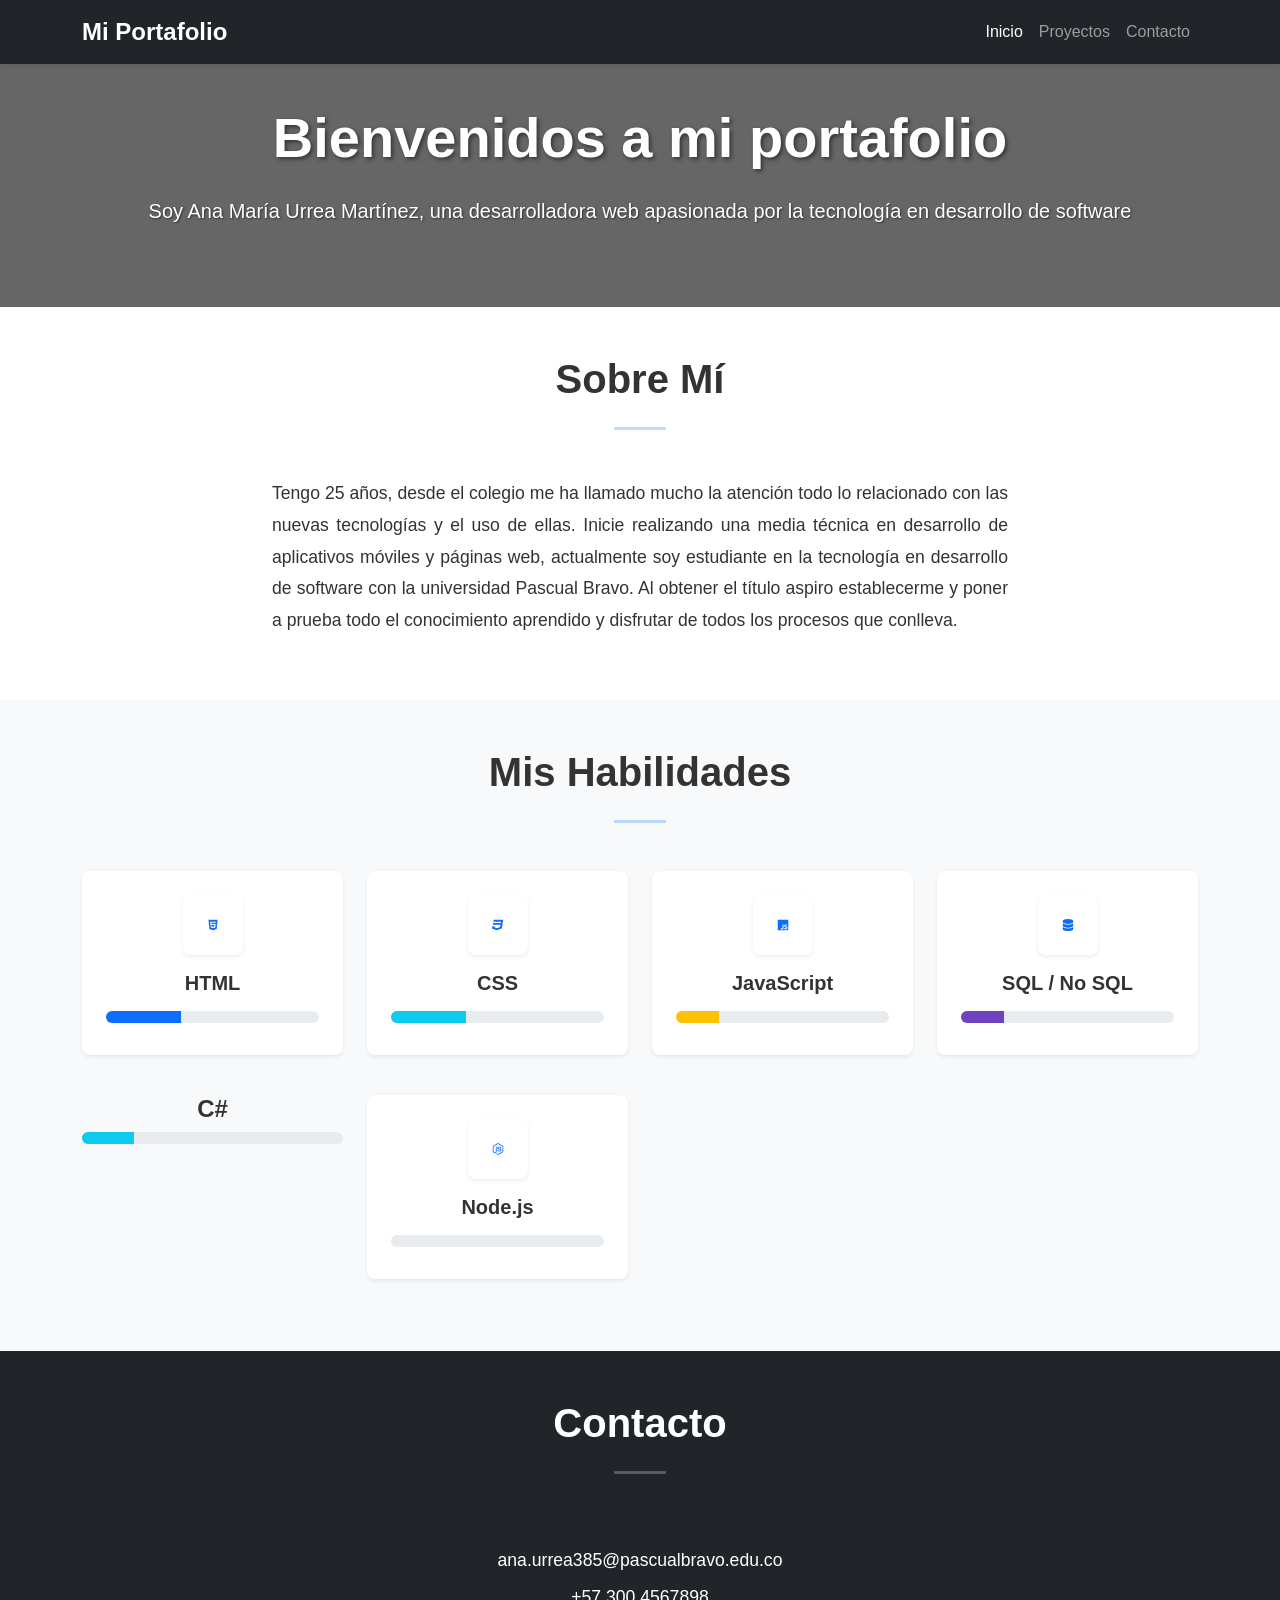
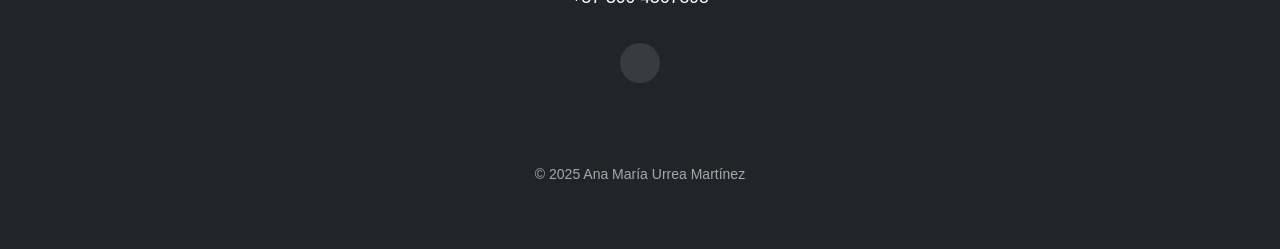
==== index.html @ d27f09fd "commit" ====
<!DOCTYPE html>
<html lang="es">

<head>
    <meta charset="UTF-8">
    <meta name="viewport" content="width=device- width, initial-scale=1.0">
    <title>Mi portafolio</title>

    <link rel="stylesheet" href="css/bootstrap.min.css">
    <link rel="stylesheet" href="css/all.min.css">
    <link rel="stylesheet" href="css/styles.css">
</head>

<body>
    <!-- Navegación -->
    <nav class="navbar navbar-expand-lg navbar-dark bg-dark fixed-top">
        <div class="container">
            <a class="navbar-brand" href="index.html">Mi Portafolio</a>
            <button class="navbar-toggler" type="button" data-bs-toggle="collapse" data-bs-target="#navbarNav">
                <span class="navbar-toggler-icon"></span>
            </button>
            <div class="collapse navbar-collapse" id="navbarNav">
                <ul class="navbar-nav ms-auto">
                    <li class="nav-item">
                        <a class="nav-link active" href="index.html">Inicio</a>
                    </li>
                    <li class="nav-item">
                        <a class="nav-link" href="projects.html">Proyectos</a>
                    </li>
                    <li class="nav-item">
                        <a class="nav-link" href="#contact">Contacto</a>
                    </li>
                </ul>
            </div>
        </div>
    </nav>

    <!-- Header / Encabezado -->
    <header class="header-section py-5 text-center">
        <div class="container">
            <div class="row justify-content-center">
                <div class="col-md-8">
                </div>
                <h1 class="display-4 fw-bold">Bienvenidos a mi portafolio</h1>
                <p class="lead">Soy Ana María Urrea Martínez, una desarrolladora web apasionada por la tecnología en
                    desarrollo
                    de software</p>
            </div>
        </div>
        </div>
    </header>

    <!-- Sección "Sobre Mí" -->
    <section id="about" class="py-5">
        <div class="container">
            <div class="row">
                <div class="col-lg-12 text-center mb-4">
                    <h2 class="section-title">Sobre Mí</h2>
                    <hr class="divider">
                </div>
            </div>
            <div class="row justify-content-center">
                <div class="col-lg-8">
                    <p class="about-text">
                        Tengo 25 años, desde el colegio me ha llamado mucho la atención todo lo relacionado con las
                        nuevas tecnologías y el uso de ellas.
                        Inicie realizando una media técnica en desarrollo de aplicativos móviles y páginas web,
                        actualmente soy estudiante en la tecnología en desarrollo de software con la universidad Pascual
                        Bravo.
                        Al obtener el título aspiro establecerme y poner a prueba todo el conocimiento aprendido y
                        disfrutar de todos los procesos que conlleva.
                    </p>
                </div>
            </div>
        </div>
    </section>

    <!-- Sección "Habilidades" -->
    <section id="habilidades" class="py-5 bg-light">
        <div class="container">
            <div class="row">
                <div class="col-lg-12 text-center mb-4">
                    <h2 class="section-title">Mis Habilidades</h2>
                    <hr class="divider">
                </div>
            </div>
            <div class="row text-center">
                <div class="col-md-3 col-sm-6 mb-4">
                    <div class="html5-item">
                        <svg xmlns="http://www.w3.org/2000/svg" viewBox="0 0 384 512" width="20" heigth="20"
                            class="html5-item">
                            <path
                                d="M0 32l34.9 395.8L191.5 480l157.6-52.2L384 32H0zm308.2 127.9H124.4l4.1 49.4h175.6l-13.6 148.4-97.9 27v.3h-1.1l-98.7-27.3-6-75.8h47.7L138 320l53.5 14.5 53.7-14.5 6-62.2H84.3L71.5 112.2h241.1l-4.4 47.7z" />
                        </svg>
                        <h4 class="html5-title">HTML</h4>
                        <div class="progress">
                            <div class="progress-bar bg-primary" role="progressbar" style="width: 35%"></div>
                        </div>
                    </div>
                </div>
                <div class="col-md-3 col-sm-6 mb-4">
                    <div class="css-item">
                        <svg xmlns="http://www.w3.org/2000/svg" viewBox="0 0 512 512" width="20" heigth="20"
                            class="html5-item">
                            <path
                                d="M480 32l-64 368-223.3 80L0 400l19.6-94.8h82l-8 40.6L210 390.2l134.1-44.4 18.8-97.1H29.5l16-82h333.7l10.5-52.7H56.3l16.3-82H480z" />
                        </svg>
                        <h4 class="css-title">CSS</h4>
                        <div class="progress">
                            <div class="progress-bar bg-info" role="progressbar" style="width: 35%"></div>
                        </div>
                    </div>
                </div>
                <div class="col-md-3 col-sm-6 mb-4">
                    <div class="javascript-item">
                        <svg xmlns="http://www.w3.org/2000/svg" viewBox="0 0 448 512" width="20" heigth="20"
                            class="javascript-item">
                            <path
                                d="M0 32v448h448V32H0zm243.8 349.4c0 43.6-25.6 63.5-62.9 63.5-33.7 0-53.2-17.4-63.2-38.5l34.3-20.7c6.6 11.7 12.6 21.6 27.1 21.6 13.8 0 22.6-5.4 22.6-26.5V237.7h42.1v143.7zm99.6 63.5c-39.1 0-64.4-18.6-76.7-43l34.3-19.8c9 14.7 20.8 25.6 41.5 25.6 17.4 0 28.6-8.7 28.6-20.8 0-14.4-11.4-19.5-30.7-28l-10.5-4.5c-30.4-12.9-50.5-29.2-50.5-63.5 0-31.6 24.1-55.6 61.6-55.6 26.8 0 46 9.3 59.8 33.7L368 290c-7.2-12.9-15-18-27.1-18-12.3 0-20.1 7.8-20.1 18 0 12.6 7.8 17.7 25.9 25.6l10.5 4.5c35.8 15.3 55.9 31 55.9 66.2 0 37.8-29.8 58.6-69.7 58.6z" />
                        </svg>
                        <h4 class="javascript-title">JavaScript</h4>
                        <div class="progress">
                            <div class="progress-bar bg-warning" role="progressbar" style="width: 20%"></div>
                        </div>
                    </div>
                </div>
                <div class="col-md-3 col-sm-6 mb-4">
                    <div class="sql-item">
                        <svg xmlns="http://www.w3.org/2000/svg" viewBox="0 0 448 512 " width="20" heigth="20"
                            class="sql-item">
                            <path
                                d="M448 80l0 48c0 44.2-100.3 80-224 80S0 172.2 0 128L0 80C0 35.8 100.3 0 224 0S448 35.8 448 80zM393.2 214.7c20.8-7.4 39.9-16.9 54.8-28.6L448 288c0 44.2-100.3 80-224 80S0 332.2 0 288L0 186.1c14.9 11.8 34 21.2 54.8 28.6C99.7 230.7 159.5 240 224 240s124.3-9.3 169.2-25.3zM0 346.1c14.9 11.8 34 21.2 54.8 28.6C99.7 390.7 159.5 400 224 400s124.3-9.3 169.2-25.3c20.8-7.4 39.9-16.9 54.8-28.6l0 85.9c0 44.2-100.3 80-224 80S0 476.2 0 432l0-85.9z" />
                        </svg>
                        <h4 class="sql-title">SQL / No SQL</h4>
                        <div class="progress">
                            <div class="progress-bar bg-purple" role="progressbar" style="width: 20%"></div>
                        </div>
                    </div>
                </div>
            </div>
            <div class="row text-center mt-3">
                <div class="col-md-3 col-sm-6 mb-4">
                    <div class="c#-item">
                        <h4 class="c#-title">C#</h4>
                        <div class="progress">
                            <div class="progress-bar bg-info" role="progressbar" style="width: 20%"></div>
                        </div>
                    </div>
                </div>
                <div class="col-md-3 col-sm-6 mb-4">
                    <div class="nodejs-item">
                        <svg xmlns="http://www.w3.org/2000/svg" viewBox="0 0 448 512" width="25" heigth="25"
                            class="nodejs-item">
                            <path
                                d="M224 508c-6.7 0-13.5-1.8-19.4-5.2l-61.7-36.5c-9.2-5.2-4.7-7-1.7-8 12.3-4.3 14.8-5.2 27.9-12.7 1.4-.8 3.2-.5 4.6 .4l47.4 28.1c1.7 1 4.1 1 5.7 0l184.7-106.6c1.7-1 2.8-3 2.8-5V149.3c0-2.1-1.1-4-2.9-5.1L226.8 37.7c-1.7-1-4-1-5.7 0L36.6 144.3c-1.8 1-2.9 3-2.9 5.1v213.1c0 2 1.1 4 2.9 4.9l50.6 29.2c27.5 13.7 44.3-2.4 44.3-18.7V167.5c0-3 2.4-5.3 5.4-5.3h23.4c2.9 0 5.4 2.3 5.4 5.3V378c0 36.6-20 57.6-54.7 57.6-10.7 0-19.1 0-42.5-11.6l-48.4-27.9C8.1 389.2 .7 376.3 .7 362.4V149.3c0-13.8 7.4-26.8 19.4-33.7L204.6 9c11.7-6.6 27.2-6.6 38.8 0l184.7 106.7c12 6.9 19.4 19.8 19.4 33.7v213.1c0 13.8-7.4 26.7-19.4 33.7L243.4 502.8c-5.9 3.4-12.6 5.2-19.4 5.2zm149.1-210.1c0-39.9-27-50.5-83.7-58-57.4-7.6-63.2-11.5-63.2-24.9 0-11.1 4.9-25.9 47.4-25.9 37.9 0 51.9 8.2 57.7 33.8 .5 2.4 2.7 4.2 5.2 4.2h24c1.5 0 2.9-.6 3.9-1.7s1.5-2.6 1.4-4.1c-3.7-44.1-33-64.6-92.2-64.6-52.7 0-84.1 22.2-84.1 59.5 0 40.4 31.3 51.6 81.8 56.6 60.5 5.9 65.2 14.8 65.2 26.7 0 20.6-16.6 29.4-55.5 29.4-48.9 0-59.6-12.3-63.2-36.6-.4-2.6-2.6-4.5-5.3-4.5h-23.9c-3 0-5.3 2.4-5.3 5.3 0 31.1 16.9 68.2 97.8 68.2 58.4-.1 92-23.2 92-63.4z" />
                        </svg>
                        <h4 class="nodejs-title">Node.js</h4>
                        <div class="progress">
                            <div class="progress-bar bg-success" role="progressbar" style="width: 0%"></div>
                        </div>
                    </div>
                </div>
            </div>
        </div>
    </section>

    <!-- Pie de página / Contacto -->
    <footer id="contact" class="footer py-5 bg-dark text-white">
        <div class="container">
            <div class="row">
                <div class="col-lg-12 text-center mb-4">
                    <h2 class="section-title">Contacto</h2>
                    <hr class="divider light">
                </div>
            </div>
            <div class="row justify-content-center">
                <div class="contact-info mt-4">
                    <p>ana.urrea385@pascualbravo.edu.co</p>
                    <p></i> +57 300 4567898</p>
                </div>
                <div class="social-links mt-4">
                    <!-- AUN NO FUNCIONA -->
                    <a href="https://github.com/AnaMaria1799" target="_blank">
                    </a>
                </div>
            </div>
        </div>
        <div class="row mt-5">
            <div class="col-lg-12 text-center">
                <p class="copyright">© 2025 Ana María Urrea Martínez</p>
            </div>
        </div>
        </div>
    </footer>

    <!-- jQuery -->
    <script src="js/jquery.min.js"></script>
    <!-- Bootstrap JS Bundle with Popper -->
    <script src="js/bootstrap.bundle.min.js"></script>
    <!-- Custom JS -->
    <script src="js/scripts.js"></script>
</body>
---- css/styles.css ----
/* General Styles */
:root {
    --primary-color: #0d6efd;
    --secondary-color: #6c757d;
    --dark-color: #212529;
    --light-color: #f8f9fa;
    --success-color: #198754;
    --info-color: #0dcaf0;
    --warning-color: #ffc107;
    --danger-color: #dc3545;
    --purple-color: #6f42c1;
}

body {
    font-family: 'Segoe UI', Tahoma, Geneva, Verdana, sans-serif;
    line-height: 1.6;
    color: #333;
    padding-top: 56px;
    /* For fixed navbar */
}

h1,
h2,
h3,
h4,
h5,
h6 {
    font-weight: 700;
}

.section-title {
    font-size: 2.5rem;
    margin-bottom: 0.5rem;
}

.divider {
    max-width: 3.25rem;
    border-width: 0.2rem;
    border-color: var(--primary-color);
    margin: 1.5rem auto;
}

.divider.light {
    border-color: var(--light-color);
}

/* Navigation */
.navbar {
    box-shadow: 0 0.125rem 0.25rem rgba(0, 0, 0, 0.075);
    transition: background-color 0.3s ease;
}

.navbar-brand {
    font-weight: 700;
    font-size: 1.5rem;
}

/* Header Section */
.header-section {
    background: linear-gradient(rgba(0, 0, 0, 0.6), rgba(0, 0, 0, 0.6)), url('https://via.placeholder.com/1920x1080') no-repeat center center/cover;
    color: white;
    padding: 8rem 0;
    margin-bottom: 0;
}

.header-section h1 {
    margin-bottom: 1.5rem;
    text-shadow: 2px 2px 4px rgba(0, 0, 0, 0.5);
}

.header-section p {
    font-size: 1.25rem;
    margin-bottom: 2rem;
    text-shadow: 1px 1px 2px rgba(0, 0, 0, 0.5);
}

/* About Section */
#about {
    background-color: #ffffff;
}

.about-text {
    font-size: 1.1rem;
    text-align: justify;
    line-height: 1.8;
}

/* Skills Section */
#habilidades {
    background-color: #f8f9fa;
}

.html5-item,
.css-item,
.javascript-item,
.sql-item,
.react-item,
.c\\#-item,
.nodejs-item {
    padding: 1.5rem;
    border-radius: 0.5rem;
    transition: transform 0.3s ease, box-shadow 0.3s ease;
    background-color: white;
    box-shadow: 0 0.125rem 0.25rem rgba(0, 0, 0, 0.075);
    height: 100%;
}

.html5-item:hover,
.css-item:hover,
.javascript-item:hover,
.sql-item:hover,
.react-item:hover,
.c\\#-item:hover,
.nodejs-item:hover {
    transform: translateY(-5px);
    box-shadow: 0 0.5rem 1rem rgba(0, 0, 0, 0.15);
}

.html5-item svg,
.css-item svg,
.javascript-item svg,
.sql-item svg,
.c\\#-item svg,
.nodejs-item svg {
    fill: var(--primary-color);
    margin-bottom: 1rem;
    width: 60px;
    height: 60px;
}

.html5-item h4,
.css-item h4,
.javascript-item h4,
.sql-item h4,
.react-item h4,
.c#-item h4,
.nodejs-item h4 {
    margin-bottom: 1rem;
    font-size: 1.25rem;
}

.progress {
    height: 0.75rem;
    border-radius: 0.5rem;
    background-color: #e9ecef;
    margin-bottom: 0.5rem;
}

.bg-purple {
    background-color: var(--purple-color);
}

/* Footer/Contact Section */
.footer {
    background-color: var(--dark-color);
    color: rgba(255, 255, 255, 0.9);
}

.contact-info p {
    font-size: 1.1rem;
    margin-bottom: 0.5rem;
    display: flex;
    align-items: center;
    justify-content: center;
}

.contact-info p i {
    margin-right: 0.5rem;
    font-size: 1.2rem;
    color: var(--primary-color);
}

.social-links {
    display: flex;
    justify-content: center;
    gap: 1rem;
}

.social-links a {
    display: inline-flex;
    align-items: center;
    justify-content: center;
    width: 40px;
    height: 40px;
    border-radius: 50%;
    background-color: rgba(255, 255, 255, 0.1);
    color: white;
    transition: background-color 0.3s ease, transform 0.3s ease;
}

.social-links a:hover {
    background-color: var(--primary-color);
    transform: scale(1.1);
}

.copyright {
    font-size: 0.875rem;
    color: rgba(255, 255, 255, 0.6);
    margin-top: 2rem;
}

/* Media Queries */
@media (max-width: 991.98px) {
    .section-title {
        font-size: 2rem;
    }

    .header-section {
        padding: 6rem 0;
    }
}

@media (max-width: 767.98px) {
    .section-title {
        font-size: 1.75rem;
    }

    .header-section {
        padding: 5rem 0;
    }

    .about-text {
        font-size: 1rem;
    }
}

@media (max-width: 575.98px) {
    .section-title {
        font-size: 1.5rem;
    }

    .header-section {
        padding: 4rem 0;
    }

    .header-section h1 {
        font-size: 2rem;
    }

    .header-section p {
        font-size: 1rem;
    }
}
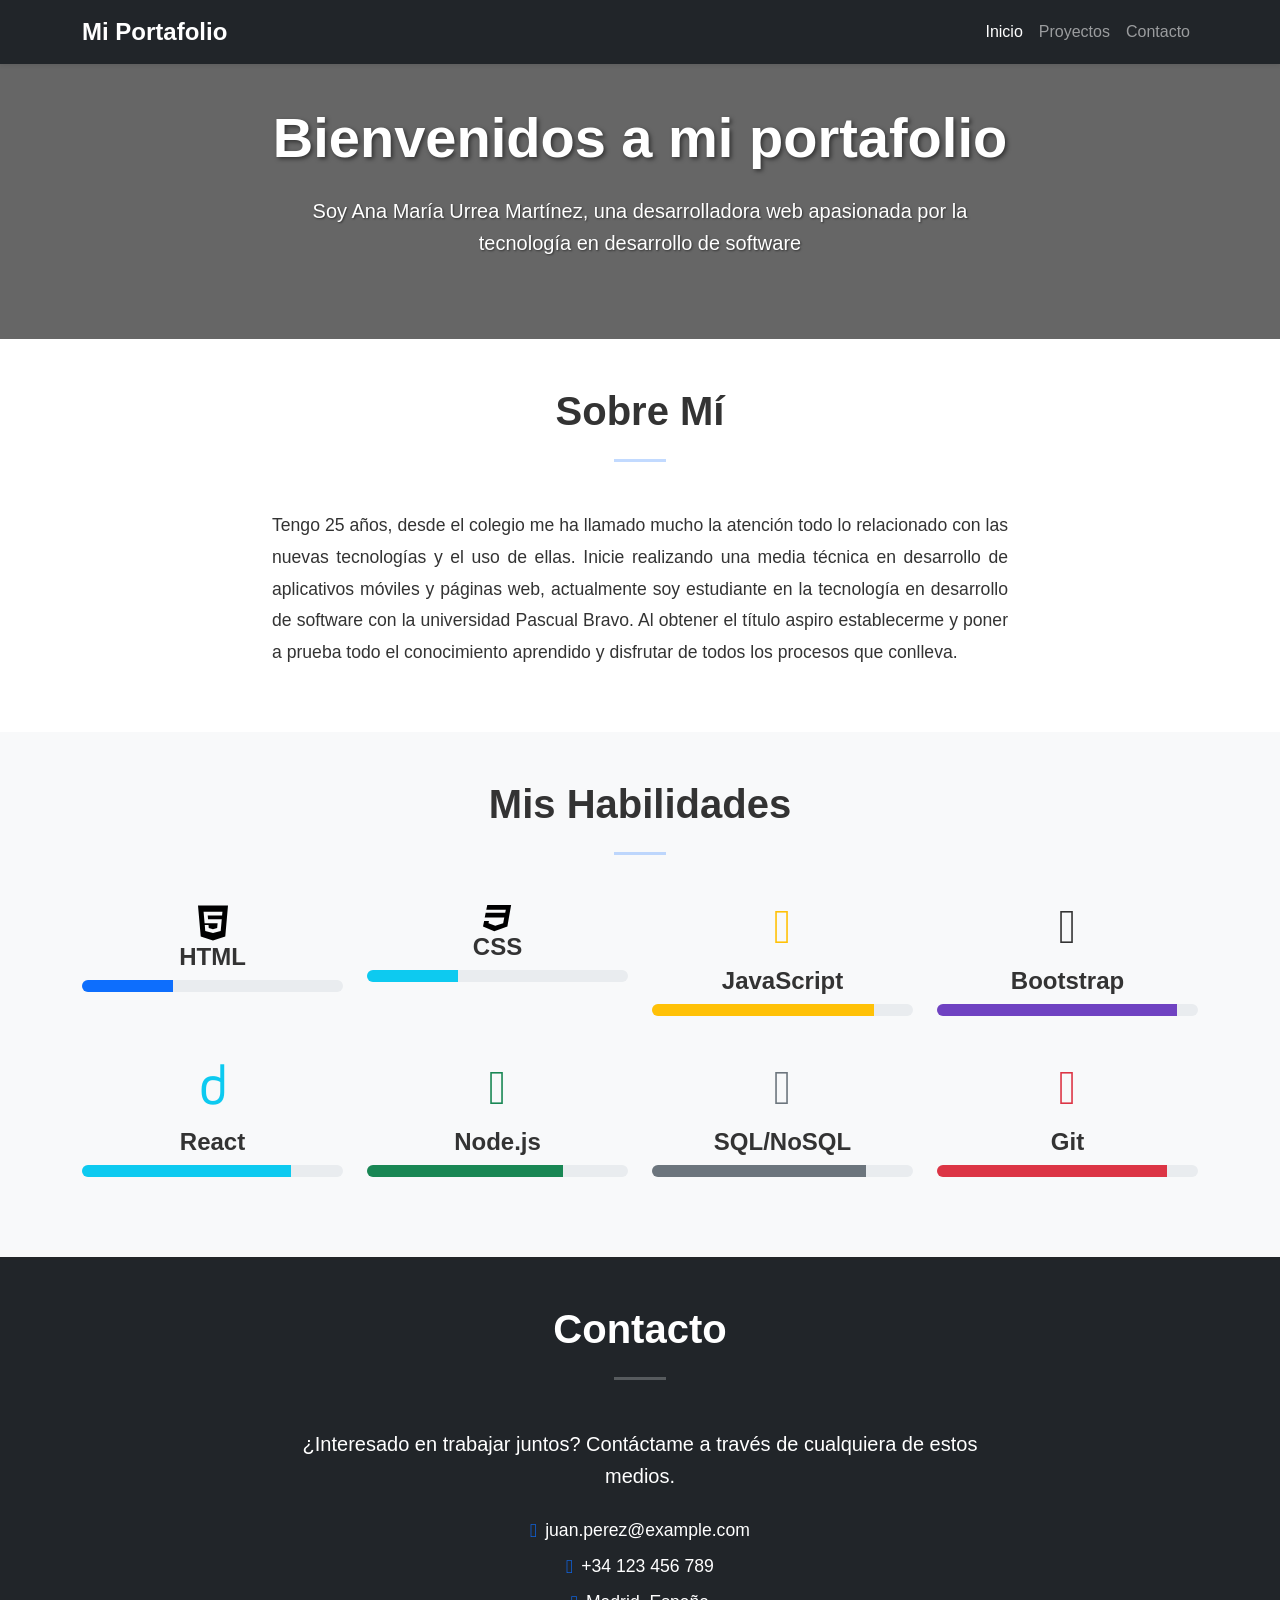
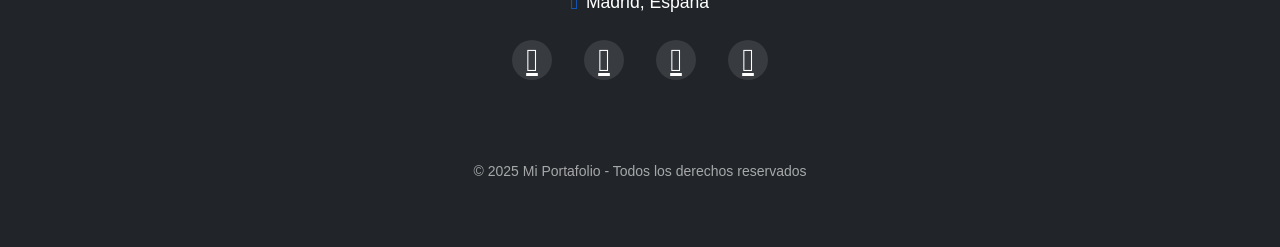
==== commit 480db8cb: "commit" ====
--- a/index.html
+++ b/index.html
@@ -3,11 +3,13 @@
 
 <head>
     <meta charset="UTF-8">
-    <meta name="viewport" content="width=device- width, initial-scale=1.0">
-    <title>Mi portafolio</title>
-
+    <meta name="viewport" content="width=device-width, initial-scale=1.0">
+    <title>Mi Portafolio</title>
+    <!-- Bootstrap CSS -->
     <link rel="stylesheet" href="css/bootstrap.min.css">
+    <!-- Font Awesome -->
     <link rel="stylesheet" href="css/all.min.css">
+    <!-- Custom CSS -->
     <link rel="stylesheet" href="css/styles.css">
 </head>
 
@@ -40,13 +42,12 @@
         <div class="container">
             <div class="row justify-content-center">
                 <div class="col-md-8">
-                </div>
-                <h1 class="display-4 fw-bold">Bienvenidos a mi portafolio</h1>
-                <p class="lead">Soy Ana María Urrea Martínez, una desarrolladora web apasionada por la tecnología en
-                    desarrollo
-                    de software</p>
-            </div>
-        </div>
+                    <h1 class="display-4 fw-bold">Bienvenidos a mi portafolio</h1>
+                    <p class="lead">Soy Ana María Urrea Martínez, una desarrolladora web apasionada por la tecnología en
+                        desarrollo de software
+                    </p>
+                </div>
+            </div>
         </div>
     </header>
 
@@ -69,6 +70,7 @@
                         Bravo.
                         Al obtener el título aspiro establecerme y poner a prueba todo el conocimiento aprendido y
                         disfrutar de todos los procesos que conlleva.
+
                     </p>
                 </div>
             </div>
@@ -76,7 +78,7 @@
     </section>
 
     <!-- Sección "Habilidades" -->
-    <section id="habilidades" class="py-5 bg-light">
+    <section id="skills" class="py-5 bg-light">
         <div class="container">
             <div class="row">
                 <div class="col-lg-12 text-center mb-4">
@@ -86,77 +88,96 @@
             </div>
             <div class="row text-center">
                 <div class="col-md-3 col-sm-6 mb-4">
-                    <div class="html5-item">
-                        <svg xmlns="http://www.w3.org/2000/svg" viewBox="0 0 384 512" width="20" heigth="20"
-                            class="html5-item">
+                    <div class="skill-item">
+                        <svg xmlns="http://www.w3.org/2000/svg" viewBox="0 0 384 512" width="30" heigth="30"
+                            class="skill-item">
                             <path
                                 d="M0 32l34.9 395.8L191.5 480l157.6-52.2L384 32H0zm308.2 127.9H124.4l4.1 49.4h175.6l-13.6 148.4-97.9 27v.3h-1.1l-98.7-27.3-6-75.8h47.7L138 320l53.5 14.5 53.7-14.5 6-62.2H84.3L71.5 112.2h241.1l-4.4 47.7z" />
                         </svg>
-                        <h4 class="html5-title">HTML</h4>
+                        <h4 class="skill-title">HTML</h4>
                         <div class="progress">
                             <div class="progress-bar bg-primary" role="progressbar" style="width: 35%"></div>
                         </div>
                     </div>
                 </div>
                 <div class="col-md-3 col-sm-6 mb-4">
-                    <div class="css-item">
-                        <svg xmlns="http://www.w3.org/2000/svg" viewBox="0 0 512 512" width="20" heigth="20"
-                            class="html5-item">
+                    <div class="skill-item">
+                        <svg xmlns="http://www.w3.org/2000/svg" viewBox="0 0 512 512" width="30" heigth="30"
+                            class="skill-item">
                             <path
                                 d="M480 32l-64 368-223.3 80L0 400l19.6-94.8h82l-8 40.6L210 390.2l134.1-44.4 18.8-97.1H29.5l16-82h333.7l10.5-52.7H56.3l16.3-82H480z" />
-                        </svg>
-                        <h4 class="css-title">CSS</h4>
+                            </svg>
+                        <h4 class="skill-title">CSS</h4>
                         <div class="progress">
                             <div class="progress-bar bg-info" role="progressbar" style="width: 35%"></div>
                         </div>
                     </div>
                 </div>
                 <div class="col-md-3 col-sm-6 mb-4">
-                    <div class="javascript-item">
-                        <svg xmlns="http://www.w3.org/2000/svg" viewBox="0 0 448 512" width="20" heigth="20"
-                            class="javascript-item">
-                            <path
-                                d="M0 32v448h448V32H0zm243.8 349.4c0 43.6-25.6 63.5-62.9 63.5-33.7 0-53.2-17.4-63.2-38.5l34.3-20.7c6.6 11.7 12.6 21.6 27.1 21.6 13.8 0 22.6-5.4 22.6-26.5V237.7h42.1v143.7zm99.6 63.5c-39.1 0-64.4-18.6-76.7-43l34.3-19.8c9 14.7 20.8 25.6 41.5 25.6 17.4 0 28.6-8.7 28.6-20.8 0-14.4-11.4-19.5-30.7-28l-10.5-4.5c-30.4-12.9-50.5-29.2-50.5-63.5 0-31.6 24.1-55.6 61.6-55.6 26.8 0 46 9.3 59.8 33.7L368 290c-7.2-12.9-15-18-27.1-18-12.3 0-20.1 7.8-20.1 18 0 12.6 7.8 17.7 25.9 25.6l10.5 4.5c35.8 15.3 55.9 31 55.9 66.2 0 37.8-29.8 58.6-69.7 58.6z" />
-                        </svg>
-                        <h4 class="javascript-title">JavaScript</h4>
-                        <div class="progress">
-                            <div class="progress-bar bg-warning" role="progressbar" style="width: 20%"></div>
-                        </div>
-                    </div>
-                </div>
-                <div class="col-md-3 col-sm-6 mb-4">
-                    <div class="sql-item">
-                        <svg xmlns="http://www.w3.org/2000/svg" viewBox="0 0 448 512 " width="20" heigth="20"
-                            class="sql-item">
-                            <path
-                                d="M448 80l0 48c0 44.2-100.3 80-224 80S0 172.2 0 128L0 80C0 35.8 100.3 0 224 0S448 35.8 448 80zM393.2 214.7c20.8-7.4 39.9-16.9 54.8-28.6L448 288c0 44.2-100.3 80-224 80S0 332.2 0 288L0 186.1c14.9 11.8 34 21.2 54.8 28.6C99.7 230.7 159.5 240 224 240s124.3-9.3 169.2-25.3zM0 346.1c14.9 11.8 34 21.2 54.8 28.6C99.7 390.7 159.5 400 224 400s124.3-9.3 169.2-25.3c20.8-7.4 39.9-16.9 54.8-28.6l0 85.9c0 44.2-100.3 80-224 80S0 476.2 0 432l0-85.9z" />
-                        </svg>
-                        <h4 class="sql-title">SQL / No SQL</h4>
-                        <div class="progress">
-                            <div class="progress-bar bg-purple" role="progressbar" style="width: 20%"></div>
+                    <div class="skill-item">
+                        <div class="skill-icon mb-3">
+                            <i class="fab fa-js-square fa-3x text-warning"></i>
+                        </div>
+                        <h4 class="skill-title">JavaScript</h4>
+                        <div class="progress">
+                            <div class="progress-bar bg-warning" role="progressbar" style="width: 85%"></div>
+                        </div>
+                    </div>
+                </div>
+                <div class="col-md-3 col-sm-6 mb-4">
+                    <div class="skill-item">
+                        <div class="skill-icon mb-3">
+                            <i class="fab fa-bootstrap fa-3x text-purple"></i>
+                        </div>
+                        <h4 class="skill-title">Bootstrap</h4>
+                        <div class="progress">
+                            <div class="progress-bar bg-purple" role="progressbar" style="width: 92%"></div>
                         </div>
                     </div>
                 </div>
             </div>
             <div class="row text-center mt-3">
                 <div class="col-md-3 col-sm-6 mb-4">
-                    <div class="c#-item">
-                        <h4 class="c#-title">C#</h4>
-                        <div class="progress">
-                            <div class="progress-bar bg-info" role="progressbar" style="width: 20%"></div>
-                        </div>
-                    </div>
-                </div>
-                <div class="col-md-3 col-sm-6 mb-4">
-                    <div class="nodejs-item">
-                        <svg xmlns="http://www.w3.org/2000/svg" viewBox="0 0 448 512" width="25" heigth="25"
-                            class="nodejs-item">
-                            <path
-                                d="M224 508c-6.7 0-13.5-1.8-19.4-5.2l-61.7-36.5c-9.2-5.2-4.7-7-1.7-8 12.3-4.3 14.8-5.2 27.9-12.7 1.4-.8 3.2-.5 4.6 .4l47.4 28.1c1.7 1 4.1 1 5.7 0l184.7-106.6c1.7-1 2.8-3 2.8-5V149.3c0-2.1-1.1-4-2.9-5.1L226.8 37.7c-1.7-1-4-1-5.7 0L36.6 144.3c-1.8 1-2.9 3-2.9 5.1v213.1c0 2 1.1 4 2.9 4.9l50.6 29.2c27.5 13.7 44.3-2.4 44.3-18.7V167.5c0-3 2.4-5.3 5.4-5.3h23.4c2.9 0 5.4 2.3 5.4 5.3V378c0 36.6-20 57.6-54.7 57.6-10.7 0-19.1 0-42.5-11.6l-48.4-27.9C8.1 389.2 .7 376.3 .7 362.4V149.3c0-13.8 7.4-26.8 19.4-33.7L204.6 9c11.7-6.6 27.2-6.6 38.8 0l184.7 106.7c12 6.9 19.4 19.8 19.4 33.7v213.1c0 13.8-7.4 26.7-19.4 33.7L243.4 502.8c-5.9 3.4-12.6 5.2-19.4 5.2zm149.1-210.1c0-39.9-27-50.5-83.7-58-57.4-7.6-63.2-11.5-63.2-24.9 0-11.1 4.9-25.9 47.4-25.9 37.9 0 51.9 8.2 57.7 33.8 .5 2.4 2.7 4.2 5.2 4.2h24c1.5 0 2.9-.6 3.9-1.7s1.5-2.6 1.4-4.1c-3.7-44.1-33-64.6-92.2-64.6-52.7 0-84.1 22.2-84.1 59.5 0 40.4 31.3 51.6 81.8 56.6 60.5 5.9 65.2 14.8 65.2 26.7 0 20.6-16.6 29.4-55.5 29.4-48.9 0-59.6-12.3-63.2-36.6-.4-2.6-2.6-4.5-5.3-4.5h-23.9c-3 0-5.3 2.4-5.3 5.3 0 31.1 16.9 68.2 97.8 68.2 58.4-.1 92-23.2 92-63.4z" />
-                        </svg>
-                        <h4 class="nodejs-title">Node.js</h4>
-                        <div class="progress">
-                            <div class="progress-bar bg-success" role="progressbar" style="width: 0%"></div>
+                    <div class="skill-item">
+                        <div class="skill-icon mb-3">
+                            <i class="fab fa-react fa-3x text-info"></i>
+                        </div>
+                        <h4 class="skill-title">React</h4>
+                        <div class="progress">
+                            <div class="progress-bar bg-info" role="progressbar" style="width: 80%"></div>
+                        </div>
+                    </div>
+                </div>
+                <div class="col-md-3 col-sm-6 mb-4">
+                    <div class="skill-item">
+                        <div class="skill-icon mb-3">
+                            <i class="fab fa-node-js fa-3x text-success"></i>
+                        </div>
+                        <h4 class="skill-title">Node.js</h4>
+                        <div class="progress">
+                            <div class="progress-bar bg-success" role="progressbar" style="width: 75%"></div>
+                        </div>
+                    </div>
+                </div>
+                <div class="col-md-3 col-sm-6 mb-4">
+                    <div class="skill-item">
+                        <div class="skill-icon mb-3">
+                            <i class="fas fa-database fa-3x text-secondary"></i>
+                        </div>
+                        <h4 class="skill-title">SQL/NoSQL</h4>
+                        <div class="progress">
+                            <div class="progress-bar bg-secondary" role="progressbar" style="width: 82%"></div>
+                        </div>
+                    </div>
+                </div>
+                <div class="col-md-3 col-sm-6 mb-4">
+                    <div class="skill-item">
+                        <div class="skill-icon mb-3">
+                            <i class="fab fa-git-alt fa-3x text-danger"></i>
+                        </div>
+                        <h4 class="skill-title">Git</h4>
+                        <div class="progress">
+                            <div class="progress-bar bg-danger" role="progressbar" style="width: 88%"></div>
                         </div>
                     </div>
                 </div>
@@ -174,22 +195,35 @@
                 </div>
             </div>
             <div class="row justify-content-center">
-                <div class="contact-info mt-4">
-                    <p>ana.urrea385@pascualbravo.edu.co</p>
-                    <p></i> +57 300 4567898</p>
-                </div>
-                <div class="social-links mt-4">
-                    <!-- AUN NO FUNCIONA -->
-                    <a href="https://github.com/AnaMaria1799" target="_blank">
-                    </a>
-                </div>
-            </div>
-        </div>
-        <div class="row mt-5">
-            <div class="col-lg-12 text-center">
-                <p class="copyright">© 2025 Ana María Urrea Martínez</p>
-            </div>
-        </div>
+                <div class="col-md-8 text-center">
+                    <p class="lead">¿Interesado en trabajar juntos? Contáctame a través de cualquiera de estos medios.
+                    </p>
+                    <div class="contact-info mt-4">
+                        <p><i class="fas fa-envelope me-2"></i> juan.perez@example.com</p>
+                        <p><i class="fas fa-phone me-2"></i> +34 123 456 789</p>
+                        <p><i class="fas fa-map-marker-alt me-2"></i> Madrid, España</p>
+                    </div>
+                    <div class="social-links mt-4">
+                        <a href="https://github.com/" target="_blank" class="social-icon me-3">
+                            <i class="fab fa-github fa-2x"></i>
+                        </a>
+                        <a href="https://linkedin.com/" target="_blank" class="social-icon me-3">
+                            <i class="fab fa-linkedin fa-2x"></i>
+                        </a>
+                        <a href="https://twitter.com/" target="_blank" class="social-icon me-3">
+                            <i class="fab fa-twitter fa-2x"></i>
+                        </a>
+                        <a href="https://instagram.com/" target="_blank" class="social-icon">
+                            <i class="fab fa-instagram fa-2x"></i>
+                        </a>
+                    </div>
+                </div>
+            </div>
+            <div class="row mt-5">
+                <div class="col-lg-12 text-center">
+                    <p class="copyright">© 2025 Mi Portafolio - Todos los derechos reservados</p>
+                </div>
+            </div>
         </div>
     </footer>
 
@@ -199,4 +233,6 @@
     <script src="js/bootstrap.bundle.min.js"></script>
     <!-- Custom JS -->
     <script src="js/scripts.js"></script>
-</body>+</body>
+
+</html>
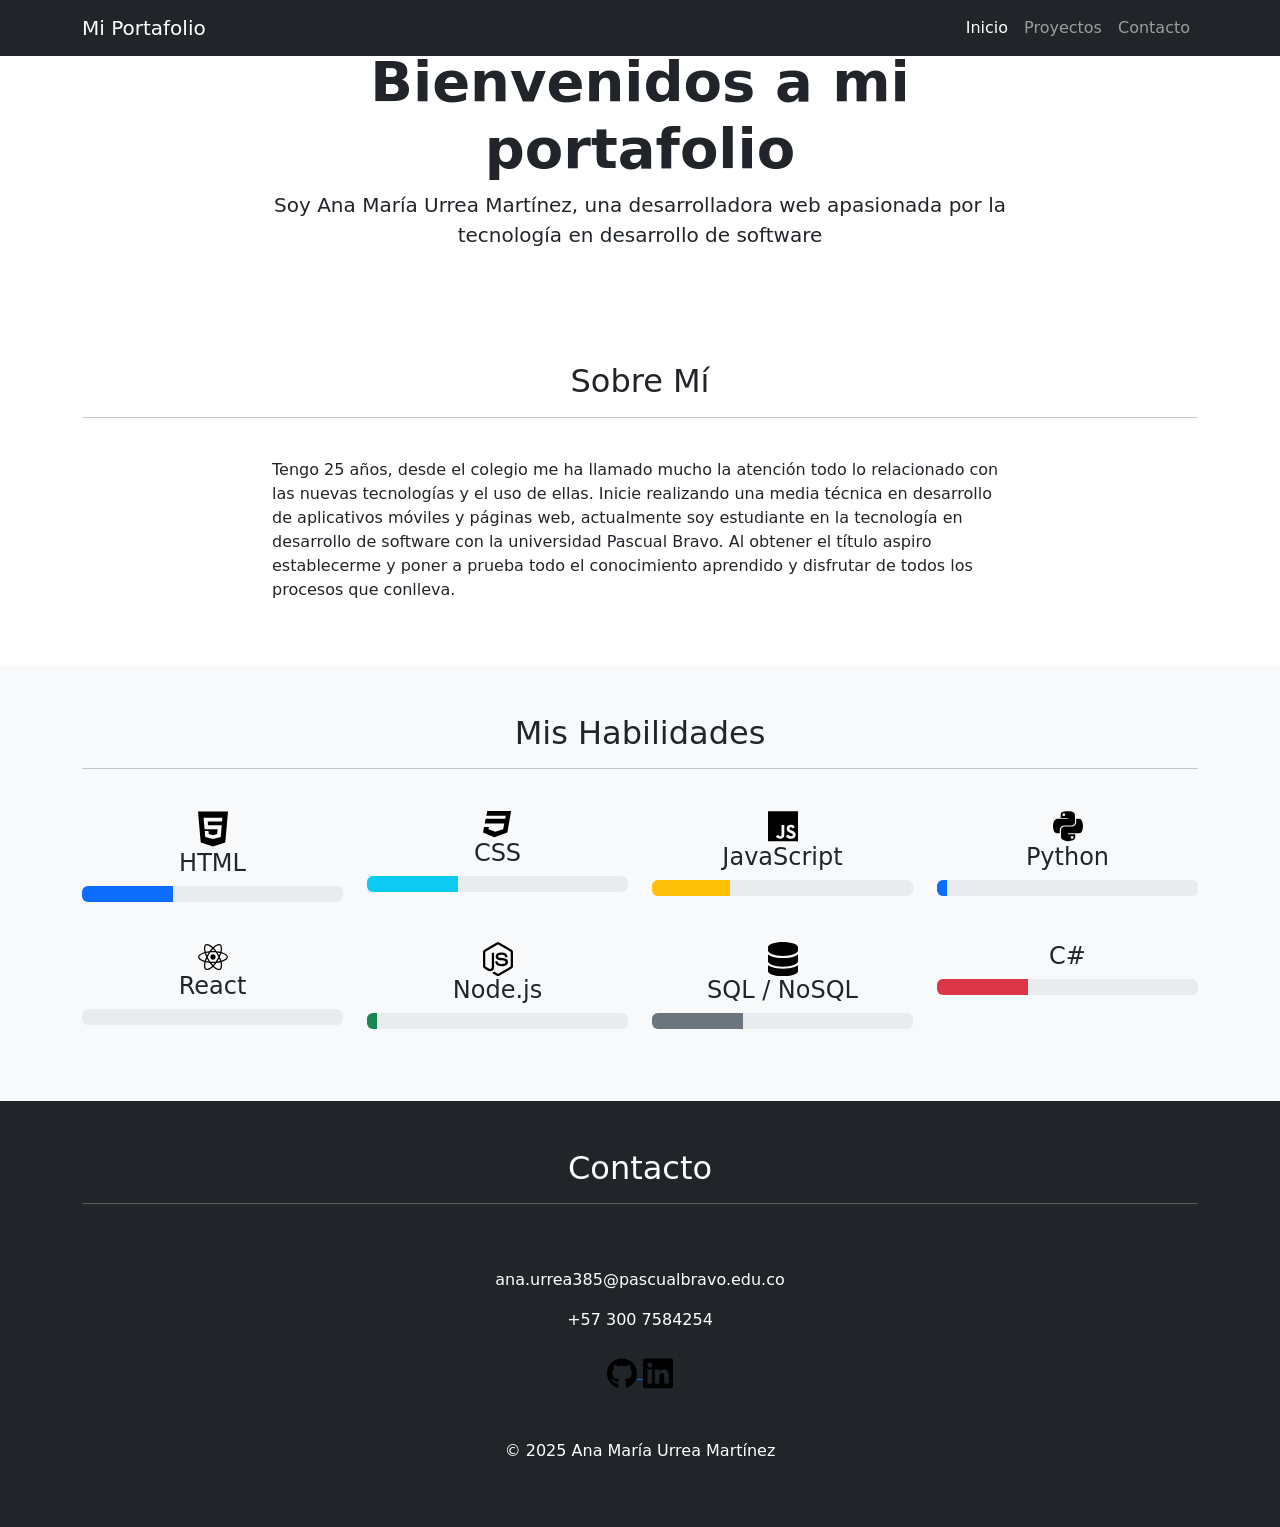
==== commit ebc5120a: "commit" ====
--- a/index.html
+++ b/index.html
@@ -44,8 +44,7 @@
                 <div class="col-md-8">
                     <h1 class="display-4 fw-bold">Bienvenidos a mi portafolio</h1>
                     <p class="lead">Soy Ana María Urrea Martínez, una desarrolladora web apasionada por la tecnología en
-                        desarrollo de software
-                    </p>
+                        desarrollo de software</p>
                 </div>
             </div>
         </div>
@@ -106,7 +105,7 @@
                             class="skill-item">
                             <path
                                 d="M480 32l-64 368-223.3 80L0 400l19.6-94.8h82l-8 40.6L210 390.2l134.1-44.4 18.8-97.1H29.5l16-82h333.7l10.5-52.7H56.3l16.3-82H480z" />
-                            </svg>
+                        </svg>
                         <h4 class="skill-title">CSS</h4>
                         <div class="progress">
                             <div class="progress-bar bg-info" role="progressbar" style="width: 35%"></div>
@@ -115,23 +114,27 @@
                 </div>
                 <div class="col-md-3 col-sm-6 mb-4">
                     <div class="skill-item">
-                        <div class="skill-icon mb-3">
-                            <i class="fab fa-js-square fa-3x text-warning"></i>
-                        </div>
+                        <svg xmlns="http://www.w3.org/2000/svg" viewBox="0 0 448 512" width="30" heigth="30"
+                            class="skill-item">
+                            <path
+                                d="M0 32v448h448V32H0zm243.8 349.4c0 43.6-25.6 63.5-62.9 63.5-33.7 0-53.2-17.4-63.2-38.5l34.3-20.7c6.6 11.7 12.6 21.6 27.1 21.6 13.8 0 22.6-5.4 22.6-26.5V237.7h42.1v143.7zm99.6 63.5c-39.1 0-64.4-18.6-76.7-43l34.3-19.8c9 14.7 20.8 25.6 41.5 25.6 17.4 0 28.6-8.7 28.6-20.8 0-14.4-11.4-19.5-30.7-28l-10.5-4.5c-30.4-12.9-50.5-29.2-50.5-63.5 0-31.6 24.1-55.6 61.6-55.6 26.8 0 46 9.3 59.8 33.7L368 290c-7.2-12.9-15-18-27.1-18-12.3 0-20.1 7.8-20.1 18 0 12.6 7.8 17.7 25.9 25.6l10.5 4.5c35.8 15.3 55.9 31 55.9 66.2 0 37.8-29.8 58.6-69.7 58.6z" />
+                        </svg>
                         <h4 class="skill-title">JavaScript</h4>
                         <div class="progress">
-                            <div class="progress-bar bg-warning" role="progressbar" style="width: 85%"></div>
-                        </div>
-                    </div>
-                </div>
-                <div class="col-md-3 col-sm-6 mb-4">
-                    <div class="skill-item">
-                        <div class="skill-icon mb-3">
-                            <i class="fab fa-bootstrap fa-3x text-purple"></i>
-                        </div>
-                        <h4 class="skill-title">Bootstrap</h4>
-                        <div class="progress">
-                            <div class="progress-bar bg-purple" role="progressbar" style="width: 92%"></div>
+                            <div class="progress-bar bg-warning" role="progressbar" style="width: 30%"></div>
+                        </div>
+                    </div>
+                </div>
+                <div class="col-md-3 col-sm-6 mb-4">
+                    <div class="skill-item">
+                        <svg xmlns="http://www.w3.org/2000/svg" viewBox="0 0 448 512" width="30" heigth="30"
+                            class="skill-item">
+                            <path
+                                d="M439.8 200.5c-7.7-30.9-22.3-54.2-53.4-54.2h-40.1v47.4c0 36.8-31.2 67.8-66.8 67.8H172.7c-29.2 0-53.4 25-53.4 54.3v101.8c0 29 25.2 46 53.4 54.3 33.8 9.9 66.3 11.7 106.8 0 26.9-7.8 53.4-23.5 53.4-54.3v-40.7H226.2v-13.6h160.2c31.1 0 42.6-21.7 53.4-54.2 11.2-33.5 10.7-65.7 0-108.6zM286.2 404c11.1 0 20.1 9.1 20.1 20.3 0 11.3-9 20.4-20.1 20.4-11 0-20.1-9.2-20.1-20.4 .1-11.3 9.1-20.3 20.1-20.3zM167.8 248.1h106.8c29.7 0 53.4-24.5 53.4-54.3V91.9c0-29-24.4-50.7-53.4-55.6-35.8-5.9-74.7-5.6-106.8 .1-45.2 8-53.4 24.7-53.4 55.6v40.7h106.9v13.6h-147c-31.1 0-58.3 18.7-66.8 54.2-9.8 40.7-10.2 66.1 0 108.6 7.6 31.6 25.7 54.2 56.8 54.2H101v-48.8c0-35.3 30.5-66.4 66.8-66.4zm-6.7-142.6c-11.1 0-20.1-9.1-20.1-20.3 .1-11.3 9-20.4 20.1-20.4 11 0 20.1 9.2 20.1 20.4s-9 20.3-20.1 20.3z" />
+                        </svg>
+                        <h4 class="skill-title">Python</h4>
+                        <div class="progress">
+                            <div class="progress-bar bg-purple" role="progressbar" style="width: 4%"></div>
                         </div>
                     </div>
                 </div>
@@ -139,45 +142,48 @@
             <div class="row text-center mt-3">
                 <div class="col-md-3 col-sm-6 mb-4">
                     <div class="skill-item">
-                        <div class="skill-icon mb-3">
-                            <i class="fab fa-react fa-3x text-info"></i>
-                        </div>
+                        <svg xmlns="http://www.w3.org/2000/svg" viewBox="0 0 512 512" width="30" heigth="30"
+                            class="skill-item">
+                            <path
+                                d="M418.2 177.2c-5.4-1.8-10.8-3.5-16.2-5.1 .9-3.7 1.7-7.4 2.5-11.1 12.3-59.6 4.2-107.5-23.1-123.3-26.3-15.1-69.2 .6-112.6 38.4-4.3 3.7-8.5 7.6-12.5 11.5-2.7-2.6-5.5-5.2-8.3-7.7-45.5-40.4-91.1-57.4-118.4-41.5-26.2 15.2-34 60.3-23 116.7 1.1 5.6 2.3 11.1 3.7 16.7-6.4 1.8-12.7 3.8-18.6 5.9C38.3 196.2 0 225.4 0 255.6c0 31.2 40.8 62.5 96.3 81.5 4.5 1.5 9 3 13.6 4.3-1.5 6-2.8 11.9-4 18-10.5 55.5-2.3 99.5 23.9 114.6 27 15.6 72.4-.4 116.6-39.1 3.5-3.1 7-6.3 10.5-9.7 4.4 4.3 9 8.4 13.6 12.4 42.8 36.8 85.1 51.7 111.2 36.6 27-15.6 35.8-62.9 24.4-120.5-.9-4.4-1.9-8.9-3-13.5 3.2-.9 6.3-1.9 9.4-2.9 57.7-19.1 99.5-50 99.5-81.7 0-30.3-39.4-59.7-93.8-78.4zM282.9 92.3c37.2-32.4 71.9-45.1 87.7-36 16.9 9.7 23.4 48.9 12.8 100.4-.7 3.4-1.4 6.7-2.3 10-22.2-5-44.7-8.6-67.3-10.6-13-18.6-27.2-36.4-42.6-53.1 3.9-3.7 7.7-7.2 11.7-10.7zM167.2 307.5c5.1 8.7 10.3 17.4 15.8 25.9-15.6-1.7-31.1-4.2-46.4-7.5 4.4-14.4 9.9-29.3 16.3-44.5 4.6 8.8 9.3 17.5 14.3 26.1zm-30.3-120.3c14.4-3.2 29.7-5.8 45.6-7.8-5.3 8.3-10.5 16.8-15.4 25.4-4.9 8.5-9.7 17.2-14.2 26-6.3-14.9-11.6-29.5-16-43.6zm27.4 68.9c6.6-13.8 13.8-27.3 21.4-40.6s15.8-26.2 24.4-38.9c15-1.1 30.3-1.7 45.9-1.7s31 .6 45.9 1.7c8.5 12.6 16.6 25.5 24.3 38.7s14.9 26.7 21.7 40.4c-6.7 13.8-13.9 27.4-21.6 40.8-7.6 13.3-15.7 26.2-24.2 39-14.9 1.1-30.4 1.6-46.1 1.6s-30.9-.5-45.6-1.4c-8.7-12.7-16.9-25.7-24.6-39s-14.8-26.8-21.5-40.6zm180.6 51.2c5.1-8.8 9.9-17.7 14.6-26.7 6.4 14.5 12 29.2 16.9 44.3-15.5 3.5-31.2 6.2-47 8 5.4-8.4 10.5-17 15.5-25.6zm14.4-76.5c-4.7-8.8-9.5-17.6-14.5-26.2-4.9-8.5-10-16.9-15.3-25.2 16.1 2 31.5 4.7 45.9 8-4.6 14.8-10 29.2-16.1 43.4zM256.2 118.3c10.5 11.4 20.4 23.4 29.6 35.8-19.8-.9-39.7-.9-59.5 0 9.8-12.9 19.9-24.9 29.9-35.8zM140.2 57c16.8-9.8 54.1 4.2 93.4 39 2.5 2.2 5 4.6 7.6 7-15.5 16.7-29.8 34.5-42.9 53.1-22.6 2-45 5.5-67.2 10.4-1.3-5.1-2.4-10.3-3.5-15.5-9.4-48.4-3.2-84.9 12.6-94zm-24.5 263.6c-4.2-1.2-8.3-2.5-12.4-3.9-21.3-6.7-45.5-17.3-63-31.2-10.1-7-16.9-17.8-18.8-29.9 0-18.3 31.6-41.7 77.2-57.6 5.7-2 11.5-3.8 17.3-5.5 6.8 21.7 15 43 24.5 63.6-9.6 20.9-17.9 42.5-24.8 64.5zm116.6 98c-16.5 15.1-35.6 27.1-56.4 35.3-11.1 5.3-23.9 5.8-35.3 1.3-15.9-9.2-22.5-44.5-13.5-92 1.1-5.6 2.3-11.2 3.7-16.7 22.4 4.8 45 8.1 67.9 9.8 13.2 18.7 27.7 36.6 43.2 53.4-3.2 3.1-6.4 6.1-9.6 8.9zm24.5-24.3c-10.2-11-20.4-23.2-30.3-36.3 9.6 .4 19.5 .6 29.5 .6 10.3 0 20.4-.2 30.4-.7-9.2 12.7-19.1 24.8-29.6 36.4zm130.7 30c-.9 12.2-6.9 23.6-16.5 31.3-15.9 9.2-49.8-2.8-86.4-34.2-4.2-3.6-8.4-7.5-12.7-11.5 15.3-16.9 29.4-34.8 42.2-53.6 22.9-1.9 45.7-5.4 68.2-10.5 1 4.1 1.9 8.2 2.7 12.2 4.9 21.6 5.7 44.1 2.5 66.3zm18.2-107.5c-2.8 .9-5.6 1.8-8.5 2.6-7-21.8-15.6-43.1-25.5-63.8 9.6-20.4 17.7-41.4 24.5-62.9 5.2 1.5 10.2 3.1 15 4.7 46.6 16 79.3 39.8 79.3 58 0 19.6-34.9 44.9-84.8 61.4zm-149.7-15c25.3 0 45.8-20.5 45.8-45.8s-20.5-45.8-45.8-45.8c-25.3 0-45.8 20.5-45.8 45.8s20.5 45.8 45.8 45.8z" />
+                        </svg>
                         <h4 class="skill-title">React</h4>
                         <div class="progress">
-                            <div class="progress-bar bg-info" role="progressbar" style="width: 80%"></div>
-                        </div>
-                    </div>
-                </div>
-                <div class="col-md-3 col-sm-6 mb-4">
-                    <div class="skill-item">
-                        <div class="skill-icon mb-3">
-                            <i class="fab fa-node-js fa-3x text-success"></i>
-                        </div>
+                            <div class="progress-bar bg-info" role="progressbar" style="width: 0%"></div>
+                        </div>
+                    </div>
+                </div>
+                <div class="col-md-3 col-sm-6 mb-4">
+                    <div class="skill-item">
+                        <svg xmlns="http://www.w3.org/2000/svg" viewBox="0 0 448 512" width="30" heigth="30"
+                            class="skill-item">
+                            <path
+                                d="M224 508c-6.7 0-13.5-1.8-19.4-5.2l-61.7-36.5c-9.2-5.2-4.7-7-1.7-8 12.3-4.3 14.8-5.2 27.9-12.7 1.4-.8 3.2-.5 4.6 .4l47.4 28.1c1.7 1 4.1 1 5.7 0l184.7-106.6c1.7-1 2.8-3 2.8-5V149.3c0-2.1-1.1-4-2.9-5.1L226.8 37.7c-1.7-1-4-1-5.7 0L36.6 144.3c-1.8 1-2.9 3-2.9 5.1v213.1c0 2 1.1 4 2.9 4.9l50.6 29.2c27.5 13.7 44.3-2.4 44.3-18.7V167.5c0-3 2.4-5.3 5.4-5.3h23.4c2.9 0 5.4 2.3 5.4 5.3V378c0 36.6-20 57.6-54.7 57.6-10.7 0-19.1 0-42.5-11.6l-48.4-27.9C8.1 389.2 .7 376.3 .7 362.4V149.3c0-13.8 7.4-26.8 19.4-33.7L204.6 9c11.7-6.6 27.2-6.6 38.8 0l184.7 106.7c12 6.9 19.4 19.8 19.4 33.7v213.1c0 13.8-7.4 26.7-19.4 33.7L243.4 502.8c-5.9 3.4-12.6 5.2-19.4 5.2zm149.1-210.1c0-39.9-27-50.5-83.7-58-57.4-7.6-63.2-11.5-63.2-24.9 0-11.1 4.9-25.9 47.4-25.9 37.9 0 51.9 8.2 57.7 33.8 .5 2.4 2.7 4.2 5.2 4.2h24c1.5 0 2.9-.6 3.9-1.7s1.5-2.6 1.4-4.1c-3.7-44.1-33-64.6-92.2-64.6-52.7 0-84.1 22.2-84.1 59.5 0 40.4 31.3 51.6 81.8 56.6 60.5 5.9 65.2 14.8 65.2 26.7 0 20.6-16.6 29.4-55.5 29.4-48.9 0-59.6-12.3-63.2-36.6-.4-2.6-2.6-4.5-5.3-4.5h-23.9c-3 0-5.3 2.4-5.3 5.3 0 31.1 16.9 68.2 97.8 68.2 58.4-.1 92-23.2 92-63.4z" />
+                        </svg>
                         <h4 class="skill-title">Node.js</h4>
                         <div class="progress">
-                            <div class="progress-bar bg-success" role="progressbar" style="width: 75%"></div>
-                        </div>
-                    </div>
-                </div>
-                <div class="col-md-3 col-sm-6 mb-4">
-                    <div class="skill-item">
-                        <div class="skill-icon mb-3">
-                            <i class="fas fa-database fa-3x text-secondary"></i>
-                        </div>
-                        <h4 class="skill-title">SQL/NoSQL</h4>
-                        <div class="progress">
-                            <div class="progress-bar bg-secondary" role="progressbar" style="width: 82%"></div>
-                        </div>
-                    </div>
-                </div>
-                <div class="col-md-3 col-sm-6 mb-4">
-                    <div class="skill-item">
-                        <div class="skill-icon mb-3">
-                            <i class="fab fa-git-alt fa-3x text-danger"></i>
-                        </div>
-                        <h4 class="skill-title">Git</h4>
-                        <div class="progress">
-                            <div class="progress-bar bg-danger" role="progressbar" style="width: 88%"></div>
+                            <div class="progress-bar bg-success" role="progressbar" style="width: 4%"></div>
+                        </div>
+                    </div>
+                </div>
+                <div class="col-md-3 col-sm-6 mb-4">
+                    <div class="skill-item">
+                        <svg xmlns="http://www.w3.org/2000/svg" viewBox="0 0 448 512" width="30" heigth="30"
+                            class="skill-item">
+                            <path
+                                d="M448 80l0 48c0 44.2-100.3 80-224 80S0 172.2 0 128L0 80C0 35.8 100.3 0 224 0S448 35.8 448 80zM393.2 214.7c20.8-7.4 39.9-16.9 54.8-28.6L448 288c0 44.2-100.3 80-224 80S0 332.2 0 288L0 186.1c14.9 11.8 34 21.2 54.8 28.6C99.7 230.7 159.5 240 224 240s124.3-9.3 169.2-25.3zM0 346.1c14.9 11.8 34 21.2 54.8 28.6C99.7 390.7 159.5 400 224 400s124.3-9.3 169.2-25.3c20.8-7.4 39.9-16.9 54.8-28.6l0 85.9c0 44.2-100.3 80-224 80S0 476.2 0 432l0-85.9z" />
+                        </svg>
+                        <h4 class="skill-title">SQL / NoSQL</h4>
+                        <div class="progress">
+                            <div class="progress-bar bg-secondary" role="progressbar" style="width: 35%"></div>
+                        </div>
+                    </div>
+                </div>
+                <div class="col-md-3 col-sm-6 mb-4">
+                    <div class="skill-item">
+                        <h4 class="skill-title">C#</h4>
+                        <div class="progress">
+                            <div class="progress-bar bg-danger" role="progressbar" style="width: 35%"></div>
                         </div>
                     </div>
                 </div>
@@ -185,7 +191,7 @@
         </div>
     </section>
 
-    <!-- Pie de página / Contacto -->
+    <!-- Pie de página -->
     <footer id="contact" class="footer py-5 bg-dark text-white">
         <div class="container">
             <div class="row">
@@ -196,32 +202,31 @@
             </div>
             <div class="row justify-content-center">
                 <div class="col-md-8 text-center">
-                    <p class="lead">¿Interesado en trabajar juntos? Contáctame a través de cualquiera de estos medios.
-                    </p>
                     <div class="contact-info mt-4">
-                        <p><i class="fas fa-envelope me-2"></i> juan.perez@example.com</p>
-                        <p><i class="fas fa-phone me-2"></i> +34 123 456 789</p>
-                        <p><i class="fas fa-map-marker-alt me-2"></i> Madrid, España</p>
+                        <p>ana.urrea385@pascualbravo.edu.co</p>
+                        <p>+57 300 7584254</p>
                     </div>
                     <div class="social-links mt-4">
-                        <a href="https://github.com/" target="_blank" class="social-icon me-3">
-                            <i class="fab fa-github fa-2x"></i>
+                        <a href="https://github.com/AnaMaria1799" target="_blank">
+                            <svg xmlns="http://www.w3.org/2000/svg" viewBox="0 0 496 512" width="30" heigth="30"
+                                class="social-links">
+                                <path
+                                    d="M165.9 397.4c0 2-2.3 3.6-5.2 3.6-3.3 .3-5.6-1.3-5.6-3.6 0-2 2.3-3.6 5.2-3.6 3-.3 5.6 1.3 5.6 3.6zm-31.1-4.5c-.7 2 1.3 4.3 4.3 4.9 2.6 1 5.6 0 6.2-2s-1.3-4.3-4.3-5.2c-2.6-.7-5.5 .3-6.2 2.3zm44.2-1.7c-2.9 .7-4.9 2.6-4.6 4.9 .3 2 2.9 3.3 5.9 2.6 2.9-.7 4.9-2.6 4.6-4.6-.3-1.9-3-3.2-5.9-2.9zM244.8 8C106.1 8 0 113.3 0 252c0 110.9 69.8 205.8 169.5 239.2 12.8 2.3 17.3-5.6 17.3-12.1 0-6.2-.3-40.4-.3-61.4 0 0-70 15-84.7-29.8 0 0-11.4-29.1-27.8-36.6 0 0-22.9-15.7 1.6-15.4 0 0 24.9 2 38.6 25.8 21.9 38.6 58.6 27.5 72.9 20.9 2.3-16 8.8-27.1 16-33.7-55.9-6.2-112.3-14.3-112.3-110.5 0-27.5 7.6-41.3 23.6-58.9-2.6-6.5-11.1-33.3 2.6-67.9 20.9-6.5 69 27 69 27 20-5.6 41.5-8.5 62.8-8.5s42.8 2.9 62.8 8.5c0 0 48.1-33.6 69-27 13.7 34.7 5.2 61.4 2.6 67.9 16 17.7 25.8 31.5 25.8 58.9 0 96.5-58.9 104.2-114.8 110.5 9.2 7.9 17 22.9 17 46.4 0 33.7-.3 75.4-.3 83.6 0 6.5 4.6 14.4 17.3 12.1C428.2 457.8 496 362.9 496 252 496 113.3 383.5 8 244.8 8zM97.2 352.9c-1.3 1-1 3.3 .7 5.2 1.6 1.6 3.9 2.3 5.2 1 1.3-1 1-3.3-.7-5.2-1.6-1.6-3.9-2.3-5.2-1zm-10.8-8.1c-.7 1.3 .3 2.9 2.3 3.9 1.6 1 3.6 .7 4.3-.7 .7-1.3-.3-2.9-2.3-3.9-2-.6-3.6-.3-4.3 .7zm32.4 35.6c-1.6 1.3-1 4.3 1.3 6.2 2.3 2.3 5.2 2.6 6.5 1 1.3-1.3 .7-4.3-1.3-6.2-2.2-2.3-5.2-2.6-6.5-1zm-11.4-14.7c-1.6 1-1.6 3.6 0 5.9 1.6 2.3 4.3 3.3 5.6 2.3 1.6-1.3 1.6-3.9 0-6.2-1.4-2.3-4-3.3-5.6-2z" />
+                            </svg>
                         </a>
-                        <a href="https://linkedin.com/" target="_blank" class="social-icon me-3">
-                            <i class="fab fa-linkedin fa-2x"></i>
-                        </a>
-                        <a href="https://twitter.com/" target="_blank" class="social-icon me-3">
-                            <i class="fab fa-twitter fa-2x"></i>
-                        </a>
-                        <a href="https://instagram.com/" target="_blank" class="social-icon">
-                            <i class="fab fa-instagram fa-2x"></i>
+                        <a href="https://linkedin.com/" target="_blank">
+                            <svg xmlns="http://www.w3.org/2000/svg" viewBox="0 0 448 512" width="30" heigth="30"
+                                class="social-links">
+                                <path
+                                    d="M416 32H31.9C14.3 32 0 46.5 0 64.3v383.4C0 465.5 14.3 480 31.9 480H416c17.6 0 32-14.5 32-32.3V64.3c0-17.8-14.4-32.3-32-32.3zM135.4 416H69V202.2h66.5V416zm-33.2-243c-21.3 0-38.5-17.3-38.5-38.5S80.9 96 102.2 96c21.2 0 38.5 17.3 38.5 38.5 0 21.3-17.2 38.5-38.5 38.5zm282.1 243h-66.4V312c0-24.8-.5-56.7-34.5-56.7-34.6 0-39.9 27-39.9 54.9V416h-66.4V202.2h63.7v29.2h.9c8.9-16.8 30.6-34.5 62.9-34.5 67.2 0 79.7 44.3 79.7 101.9V416z" />
+                            </svg>
                         </a>
                     </div>
                 </div>
             </div>
             <div class="row mt-5">
                 <div class="col-lg-12 text-center">
-                    <p class="copyright">© 2025 Mi Portafolio - Todos los derechos reservados</p>
+                    <p class="copyright">© 2025 Ana María Urrea Martínez</p>
                 </div>
             </div>
         </div>
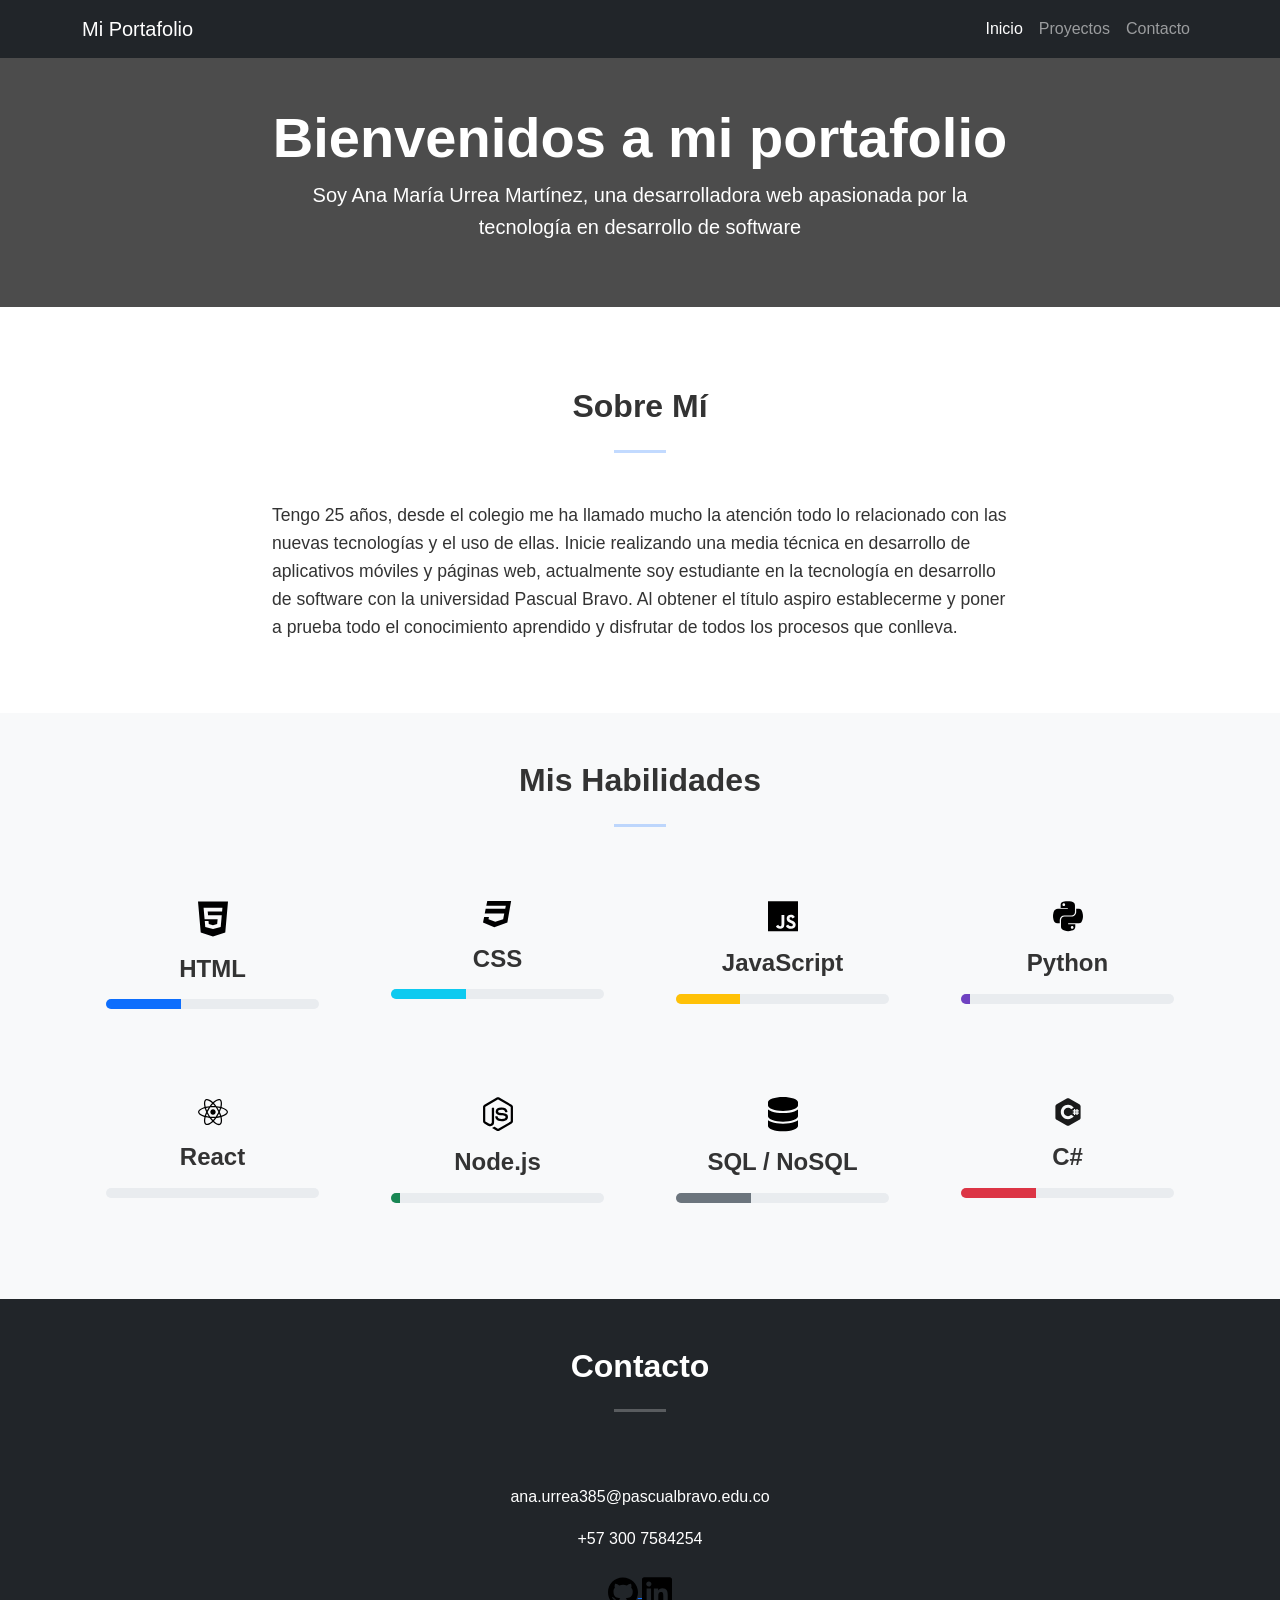
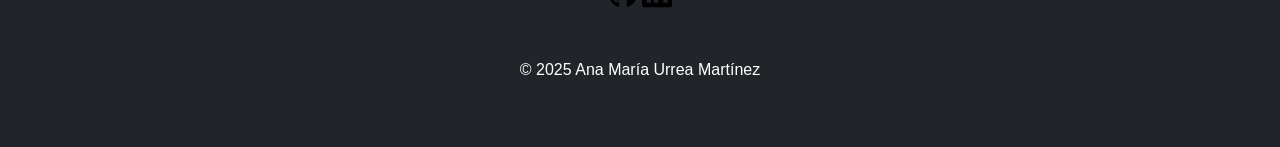
==== commit 19ba9774: "commit" ====
--- a/index.html
+++ b/index.html
@@ -89,7 +89,7 @@
                 <div class="col-md-3 col-sm-6 mb-4">
                     <div class="skill-item">
                         <svg xmlns="http://www.w3.org/2000/svg" viewBox="0 0 384 512" width="30" heigth="30"
-                            class="skill-item">
+                            class="skill-icon">
                             <path
                                 d="M0 32l34.9 395.8L191.5 480l157.6-52.2L384 32H0zm308.2 127.9H124.4l4.1 49.4h175.6l-13.6 148.4-97.9 27v.3h-1.1l-98.7-27.3-6-75.8h47.7L138 320l53.5 14.5 53.7-14.5 6-62.2H84.3L71.5 112.2h241.1l-4.4 47.7z" />
                         </svg>
@@ -102,7 +102,7 @@
                 <div class="col-md-3 col-sm-6 mb-4">
                     <div class="skill-item">
                         <svg xmlns="http://www.w3.org/2000/svg" viewBox="0 0 512 512" width="30" heigth="30"
-                            class="skill-item">
+                            class="skill-icon">
                             <path
                                 d="M480 32l-64 368-223.3 80L0 400l19.6-94.8h82l-8 40.6L210 390.2l134.1-44.4 18.8-97.1H29.5l16-82h333.7l10.5-52.7H56.3l16.3-82H480z" />
                         </svg>
@@ -115,7 +115,7 @@
                 <div class="col-md-3 col-sm-6 mb-4">
                     <div class="skill-item">
                         <svg xmlns="http://www.w3.org/2000/svg" viewBox="0 0 448 512" width="30" heigth="30"
-                            class="skill-item">
+                            class="skill-icon">
                             <path
                                 d="M0 32v448h448V32H0zm243.8 349.4c0 43.6-25.6 63.5-62.9 63.5-33.7 0-53.2-17.4-63.2-38.5l34.3-20.7c6.6 11.7 12.6 21.6 27.1 21.6 13.8 0 22.6-5.4 22.6-26.5V237.7h42.1v143.7zm99.6 63.5c-39.1 0-64.4-18.6-76.7-43l34.3-19.8c9 14.7 20.8 25.6 41.5 25.6 17.4 0 28.6-8.7 28.6-20.8 0-14.4-11.4-19.5-30.7-28l-10.5-4.5c-30.4-12.9-50.5-29.2-50.5-63.5 0-31.6 24.1-55.6 61.6-55.6 26.8 0 46 9.3 59.8 33.7L368 290c-7.2-12.9-15-18-27.1-18-12.3 0-20.1 7.8-20.1 18 0 12.6 7.8 17.7 25.9 25.6l10.5 4.5c35.8 15.3 55.9 31 55.9 66.2 0 37.8-29.8 58.6-69.7 58.6z" />
                         </svg>
@@ -128,7 +128,7 @@
                 <div class="col-md-3 col-sm-6 mb-4">
                     <div class="skill-item">
                         <svg xmlns="http://www.w3.org/2000/svg" viewBox="0 0 448 512" width="30" heigth="30"
-                            class="skill-item">
+                            class="skill-icon">
                             <path
                                 d="M439.8 200.5c-7.7-30.9-22.3-54.2-53.4-54.2h-40.1v47.4c0 36.8-31.2 67.8-66.8 67.8H172.7c-29.2 0-53.4 25-53.4 54.3v101.8c0 29 25.2 46 53.4 54.3 33.8 9.9 66.3 11.7 106.8 0 26.9-7.8 53.4-23.5 53.4-54.3v-40.7H226.2v-13.6h160.2c31.1 0 42.6-21.7 53.4-54.2 11.2-33.5 10.7-65.7 0-108.6zM286.2 404c11.1 0 20.1 9.1 20.1 20.3 0 11.3-9 20.4-20.1 20.4-11 0-20.1-9.2-20.1-20.4 .1-11.3 9.1-20.3 20.1-20.3zM167.8 248.1h106.8c29.7 0 53.4-24.5 53.4-54.3V91.9c0-29-24.4-50.7-53.4-55.6-35.8-5.9-74.7-5.6-106.8 .1-45.2 8-53.4 24.7-53.4 55.6v40.7h106.9v13.6h-147c-31.1 0-58.3 18.7-66.8 54.2-9.8 40.7-10.2 66.1 0 108.6 7.6 31.6 25.7 54.2 56.8 54.2H101v-48.8c0-35.3 30.5-66.4 66.8-66.4zm-6.7-142.6c-11.1 0-20.1-9.1-20.1-20.3 .1-11.3 9-20.4 20.1-20.4 11 0 20.1 9.2 20.1 20.4s-9 20.3-20.1 20.3z" />
                         </svg>
@@ -143,7 +143,7 @@
                 <div class="col-md-3 col-sm-6 mb-4">
                     <div class="skill-item">
                         <svg xmlns="http://www.w3.org/2000/svg" viewBox="0 0 512 512" width="30" heigth="30"
-                            class="skill-item">
+                            class="skill-icon">
                             <path
                                 d="M418.2 177.2c-5.4-1.8-10.8-3.5-16.2-5.1 .9-3.7 1.7-7.4 2.5-11.1 12.3-59.6 4.2-107.5-23.1-123.3-26.3-15.1-69.2 .6-112.6 38.4-4.3 3.7-8.5 7.6-12.5 11.5-2.7-2.6-5.5-5.2-8.3-7.7-45.5-40.4-91.1-57.4-118.4-41.5-26.2 15.2-34 60.3-23 116.7 1.1 5.6 2.3 11.1 3.7 16.7-6.4 1.8-12.7 3.8-18.6 5.9C38.3 196.2 0 225.4 0 255.6c0 31.2 40.8 62.5 96.3 81.5 4.5 1.5 9 3 13.6 4.3-1.5 6-2.8 11.9-4 18-10.5 55.5-2.3 99.5 23.9 114.6 27 15.6 72.4-.4 116.6-39.1 3.5-3.1 7-6.3 10.5-9.7 4.4 4.3 9 8.4 13.6 12.4 42.8 36.8 85.1 51.7 111.2 36.6 27-15.6 35.8-62.9 24.4-120.5-.9-4.4-1.9-8.9-3-13.5 3.2-.9 6.3-1.9 9.4-2.9 57.7-19.1 99.5-50 99.5-81.7 0-30.3-39.4-59.7-93.8-78.4zM282.9 92.3c37.2-32.4 71.9-45.1 87.7-36 16.9 9.7 23.4 48.9 12.8 100.4-.7 3.4-1.4 6.7-2.3 10-22.2-5-44.7-8.6-67.3-10.6-13-18.6-27.2-36.4-42.6-53.1 3.9-3.7 7.7-7.2 11.7-10.7zM167.2 307.5c5.1 8.7 10.3 17.4 15.8 25.9-15.6-1.7-31.1-4.2-46.4-7.5 4.4-14.4 9.9-29.3 16.3-44.5 4.6 8.8 9.3 17.5 14.3 26.1zm-30.3-120.3c14.4-3.2 29.7-5.8 45.6-7.8-5.3 8.3-10.5 16.8-15.4 25.4-4.9 8.5-9.7 17.2-14.2 26-6.3-14.9-11.6-29.5-16-43.6zm27.4 68.9c6.6-13.8 13.8-27.3 21.4-40.6s15.8-26.2 24.4-38.9c15-1.1 30.3-1.7 45.9-1.7s31 .6 45.9 1.7c8.5 12.6 16.6 25.5 24.3 38.7s14.9 26.7 21.7 40.4c-6.7 13.8-13.9 27.4-21.6 40.8-7.6 13.3-15.7 26.2-24.2 39-14.9 1.1-30.4 1.6-46.1 1.6s-30.9-.5-45.6-1.4c-8.7-12.7-16.9-25.7-24.6-39s-14.8-26.8-21.5-40.6zm180.6 51.2c5.1-8.8 9.9-17.7 14.6-26.7 6.4 14.5 12 29.2 16.9 44.3-15.5 3.5-31.2 6.2-47 8 5.4-8.4 10.5-17 15.5-25.6zm14.4-76.5c-4.7-8.8-9.5-17.6-14.5-26.2-4.9-8.5-10-16.9-15.3-25.2 16.1 2 31.5 4.7 45.9 8-4.6 14.8-10 29.2-16.1 43.4zM256.2 118.3c10.5 11.4 20.4 23.4 29.6 35.8-19.8-.9-39.7-.9-59.5 0 9.8-12.9 19.9-24.9 29.9-35.8zM140.2 57c16.8-9.8 54.1 4.2 93.4 39 2.5 2.2 5 4.6 7.6 7-15.5 16.7-29.8 34.5-42.9 53.1-22.6 2-45 5.5-67.2 10.4-1.3-5.1-2.4-10.3-3.5-15.5-9.4-48.4-3.2-84.9 12.6-94zm-24.5 263.6c-4.2-1.2-8.3-2.5-12.4-3.9-21.3-6.7-45.5-17.3-63-31.2-10.1-7-16.9-17.8-18.8-29.9 0-18.3 31.6-41.7 77.2-57.6 5.7-2 11.5-3.8 17.3-5.5 6.8 21.7 15 43 24.5 63.6-9.6 20.9-17.9 42.5-24.8 64.5zm116.6 98c-16.5 15.1-35.6 27.1-56.4 35.3-11.1 5.3-23.9 5.8-35.3 1.3-15.9-9.2-22.5-44.5-13.5-92 1.1-5.6 2.3-11.2 3.7-16.7 22.4 4.8 45 8.1 67.9 9.8 13.2 18.7 27.7 36.6 43.2 53.4-3.2 3.1-6.4 6.1-9.6 8.9zm24.5-24.3c-10.2-11-20.4-23.2-30.3-36.3 9.6 .4 19.5 .6 29.5 .6 10.3 0 20.4-.2 30.4-.7-9.2 12.7-19.1 24.8-29.6 36.4zm130.7 30c-.9 12.2-6.9 23.6-16.5 31.3-15.9 9.2-49.8-2.8-86.4-34.2-4.2-3.6-8.4-7.5-12.7-11.5 15.3-16.9 29.4-34.8 42.2-53.6 22.9-1.9 45.7-5.4 68.2-10.5 1 4.1 1.9 8.2 2.7 12.2 4.9 21.6 5.7 44.1 2.5 66.3zm18.2-107.5c-2.8 .9-5.6 1.8-8.5 2.6-7-21.8-15.6-43.1-25.5-63.8 9.6-20.4 17.7-41.4 24.5-62.9 5.2 1.5 10.2 3.1 15 4.7 46.6 16 79.3 39.8 79.3 58 0 19.6-34.9 44.9-84.8 61.4zm-149.7-15c25.3 0 45.8-20.5 45.8-45.8s-20.5-45.8-45.8-45.8c-25.3 0-45.8 20.5-45.8 45.8s20.5 45.8 45.8 45.8z" />
                         </svg>
@@ -156,7 +156,7 @@
                 <div class="col-md-3 col-sm-6 mb-4">
                     <div class="skill-item">
                         <svg xmlns="http://www.w3.org/2000/svg" viewBox="0 0 448 512" width="30" heigth="30"
-                            class="skill-item">
+                            class="skill-icon">
                             <path
                                 d="M224 508c-6.7 0-13.5-1.8-19.4-5.2l-61.7-36.5c-9.2-5.2-4.7-7-1.7-8 12.3-4.3 14.8-5.2 27.9-12.7 1.4-.8 3.2-.5 4.6 .4l47.4 28.1c1.7 1 4.1 1 5.7 0l184.7-106.6c1.7-1 2.8-3 2.8-5V149.3c0-2.1-1.1-4-2.9-5.1L226.8 37.7c-1.7-1-4-1-5.7 0L36.6 144.3c-1.8 1-2.9 3-2.9 5.1v213.1c0 2 1.1 4 2.9 4.9l50.6 29.2c27.5 13.7 44.3-2.4 44.3-18.7V167.5c0-3 2.4-5.3 5.4-5.3h23.4c2.9 0 5.4 2.3 5.4 5.3V378c0 36.6-20 57.6-54.7 57.6-10.7 0-19.1 0-42.5-11.6l-48.4-27.9C8.1 389.2 .7 376.3 .7 362.4V149.3c0-13.8 7.4-26.8 19.4-33.7L204.6 9c11.7-6.6 27.2-6.6 38.8 0l184.7 106.7c12 6.9 19.4 19.8 19.4 33.7v213.1c0 13.8-7.4 26.7-19.4 33.7L243.4 502.8c-5.9 3.4-12.6 5.2-19.4 5.2zm149.1-210.1c0-39.9-27-50.5-83.7-58-57.4-7.6-63.2-11.5-63.2-24.9 0-11.1 4.9-25.9 47.4-25.9 37.9 0 51.9 8.2 57.7 33.8 .5 2.4 2.7 4.2 5.2 4.2h24c1.5 0 2.9-.6 3.9-1.7s1.5-2.6 1.4-4.1c-3.7-44.1-33-64.6-92.2-64.6-52.7 0-84.1 22.2-84.1 59.5 0 40.4 31.3 51.6 81.8 56.6 60.5 5.9 65.2 14.8 65.2 26.7 0 20.6-16.6 29.4-55.5 29.4-48.9 0-59.6-12.3-63.2-36.6-.4-2.6-2.6-4.5-5.3-4.5h-23.9c-3 0-5.3 2.4-5.3 5.3 0 31.1 16.9 68.2 97.8 68.2 58.4-.1 92-23.2 92-63.4z" />
                         </svg>
@@ -169,7 +169,7 @@
                 <div class="col-md-3 col-sm-6 mb-4">
                     <div class="skill-item">
                         <svg xmlns="http://www.w3.org/2000/svg" viewBox="0 0 448 512" width="30" heigth="30"
-                            class="skill-item">
+                            class="skill-icon">
                             <path
                                 d="M448 80l0 48c0 44.2-100.3 80-224 80S0 172.2 0 128L0 80C0 35.8 100.3 0 224 0S448 35.8 448 80zM393.2 214.7c20.8-7.4 39.9-16.9 54.8-28.6L448 288c0 44.2-100.3 80-224 80S0 332.2 0 288L0 186.1c14.9 11.8 34 21.2 54.8 28.6C99.7 230.7 159.5 240 224 240s124.3-9.3 169.2-25.3zM0 346.1c14.9 11.8 34 21.2 54.8 28.6C99.7 390.7 159.5 400 224 400s124.3-9.3 169.2-25.3c20.8-7.4 39.9-16.9 54.8-28.6l0 85.9c0 44.2-100.3 80-224 80S0 476.2 0 432l0-85.9z" />
                         </svg>
@@ -181,6 +181,11 @@
                 </div>
                 <div class="col-md-3 col-sm-6 mb-4">
                     <div class="skill-item">
+                        <svg fill="#1A1A1A" xmlns="http://www.w3.org/2000/svg" viewBox="0 0 50 50" width="30"
+                            heigth="30" class="skill-icon">
+                            <path
+                                d="M 25 2 C 24.285156 2 23.570313 2.179688 22.933594 2.539063 L 6.089844 12.003906 C 4.800781 12.726563 4 14.082031 4 15.535156 L 4 34.464844 C 4 35.917969 4.800781 37.273438 6.089844 37.996094 L 22.933594 47.460938 C 23.570313 47.820313 24.285156 48 25 48 C 25.714844 48 26.429688 47.820313 27.066406 47.460938 L 43.910156 38 C 45.199219 37.273438 46 35.917969 46 34.464844 L 46 15.535156 C 46 14.082031 45.199219 12.726563 43.910156 12.003906 L 27.066406 2.539063 C 26.429688 2.179688 25.714844 2 25 2 Z M 25 13 C 28.78125 13 32.277344 14.753906 34.542969 17.738281 L 30.160156 20.277344 C 28.84375 18.835938 26.972656 18 25 18 C 21.140625 18 18 21.140625 18 25 C 18 28.859375 21.140625 32 25 32 C 26.972656 32 28.84375 31.164063 30.160156 29.722656 L 34.542969 32.261719 C 32.277344 35.246094 28.78125 37 25 37 C 18.382813 37 13 31.617188 13 25 C 13 18.382813 18.382813 13 25 13 Z M 35 20 L 37 20 L 37 22 L 39 22 L 39 20 L 41 20 L 41 22 L 43 22 L 43 24 L 41 24 L 41 26 L 43 26 L 43 28 L 41 28 L 41 30 L 39 30 L 39 28 L 37 28 L 37 30 L 35 30 L 35 28 L 33 28 L 33 26 L 35 26 L 35 24 L 33 24 L 33 22 L 35 22 Z M 37 24 L 37 26 L 39 26 L 39 24 Z" />
+                        </svg>
                         <h4 class="skill-title">C#</h4>
                         <div class="progress">
                             <div class="progress-bar bg-danger" role="progressbar" style="width: 35%"></div>
--- a/css/styles.css
+++ b/css/styles.css
@@ -0,0 +1,194 @@
+/* Base Styles */
+:root {
+    --primary-color: #0d6efd;
+    --secondary-color: #6c757d;
+    --dark-color: #343a40;
+    --light-color: #f8f9fa;
+    --success-color: #198754;
+    --danger-color: #dc3545;
+    --purple-color: #6f42c1;
+    --font-primary: 'Segoe UI', Tahoma, Geneva, Verdana, sans-serif;
+}
+
+body {
+    font-family: var(--font-primary);
+    line-height: 1.6;
+    color: #333;
+    padding-top: 56px;
+    /* Para el navbar fixed-top */
+}
+
+/* Utility Classes */
+.bg-purple {
+    background-color: var(--purple-color);
+}
+
+.text-purple {
+    color: var(--purple-color);
+}
+
+.divider {
+    max-width: 3.25rem;
+    border-width: 0.2rem;
+    border-color: var(--primary-color);
+    margin: 1.5rem auto;
+}
+
+.divider.light {
+    border-color: white;
+}
+
+
+.header-section {
+    background: linear-gradient(to bottom, rgba(0, 0, 0, 0.7), rgba(0, 0, 0, 0.7));
+    background-size: cover;
+    color: white;
+    padding: 8rem 0;
+    margin-bottom: 2rem;
+}
+
+.section-title {
+    font-weight: 700;
+    position: relative;
+    margin-bottom: 1.5rem;
+}
+
+
+.about-text {
+    font-size: 1.1rem;
+    margin-bottom: 1.5rem;
+}
+
+/* Skills Section */
+.skill-item {
+    padding: 1.5rem;
+    border-radius: 8px;
+    transition: all 0.3s ease;
+}
+
+.skill-item:hover {
+    transform: translateY(-5px);
+    box-shadow: 0 5px 15px rgba(0, 0, 0, 0.1);
+}
+
+.skill-icon {
+    color: rgb(0, 0, 0);
+    margin-bottom: 1rem;
+}
+
+.skill-title {
+    font-weight: 600;
+    margin-bottom: 1rem;
+}
+
+.progress {
+    height: 10px;
+    border-radius: 5px;
+}
+
+/* Projects Page Styles */
+.projects-header {
+    background: linear-gradient(to bottom, rgba(0, 0, 0, 0.7), rgba(0, 0, 0, 0.7)), url('../img/projects-bg.jpg') no-repeat center center;
+    background-size: cover;
+    color: white;
+    padding: 6rem 0;
+    margin-bottom: 2rem;
+}
+
+.project-card {
+    border: none;
+    border-radius: 8px;
+    overflow: hidden;
+    box-shadow: 0 5px 15px rgba(0, 0, 0, 0.1);
+    transition: all 0.3s ease;
+}
+
+.project-card:hover {
+    transform: translateY(-5px);
+    box-shadow: 0 10px 20px rgba(0, 0, 0, 0.15);
+}
+
+.project-card .card-img-top {
+    height: 200px;
+    object-fit: cover;
+}
+
+.tech-stack {
+    margin-top: 1rem;
+}
+
+.tech-stack .badge {
+    margin-right: 0.5rem;
+    margin-bottom: 0.5rem;
+    padding: 0.5rem 0.75rem;
+}
+
+/* Contact Section */
+.contact-info i {
+    color: var(--primary-color);
+}
+
+.social-icon {
+    color: white;
+    transition: all 0.3s ease;
+    margin: 0 5px;
+}
+
+.social-icon:hover {
+    color: var(--primary-color);
+    transform: translateY(-3px);
+}
+
+/* Responsive Adjustments */
+@media (max-width: 767.98px) {
+
+    .header-section,
+    .projects-header {
+        padding: 4rem 0;
+    }
+
+    .profile-img {
+        width: 120px;
+        height: 120px;
+    }
+
+    h1.display-4 {
+        font-size: 2.5rem;
+    }
+
+    .skill-item {
+        margin-bottom: 1rem;
+    }
+}
+
+/* Animations */
+@keyframes fadeIn {
+    from {
+        opacity: 0;
+        transform: translateY(20px);
+    }
+
+    to {
+        opacity: 1;
+        transform: translateY(0);
+    }
+}
+
+.fadeIn {
+    animation: fadeIn 0.5s ease-in-out;
+}
+
+/* Modal Customization */
+.modal-content {
+    border-radius: 8px;
+    overflow: hidden;
+}
+
+.modal-header {
+    background-color: var(--primary-color);
+    color: white;
+}
+
+.modal-body {
+    padding: 1.5rem;
+}
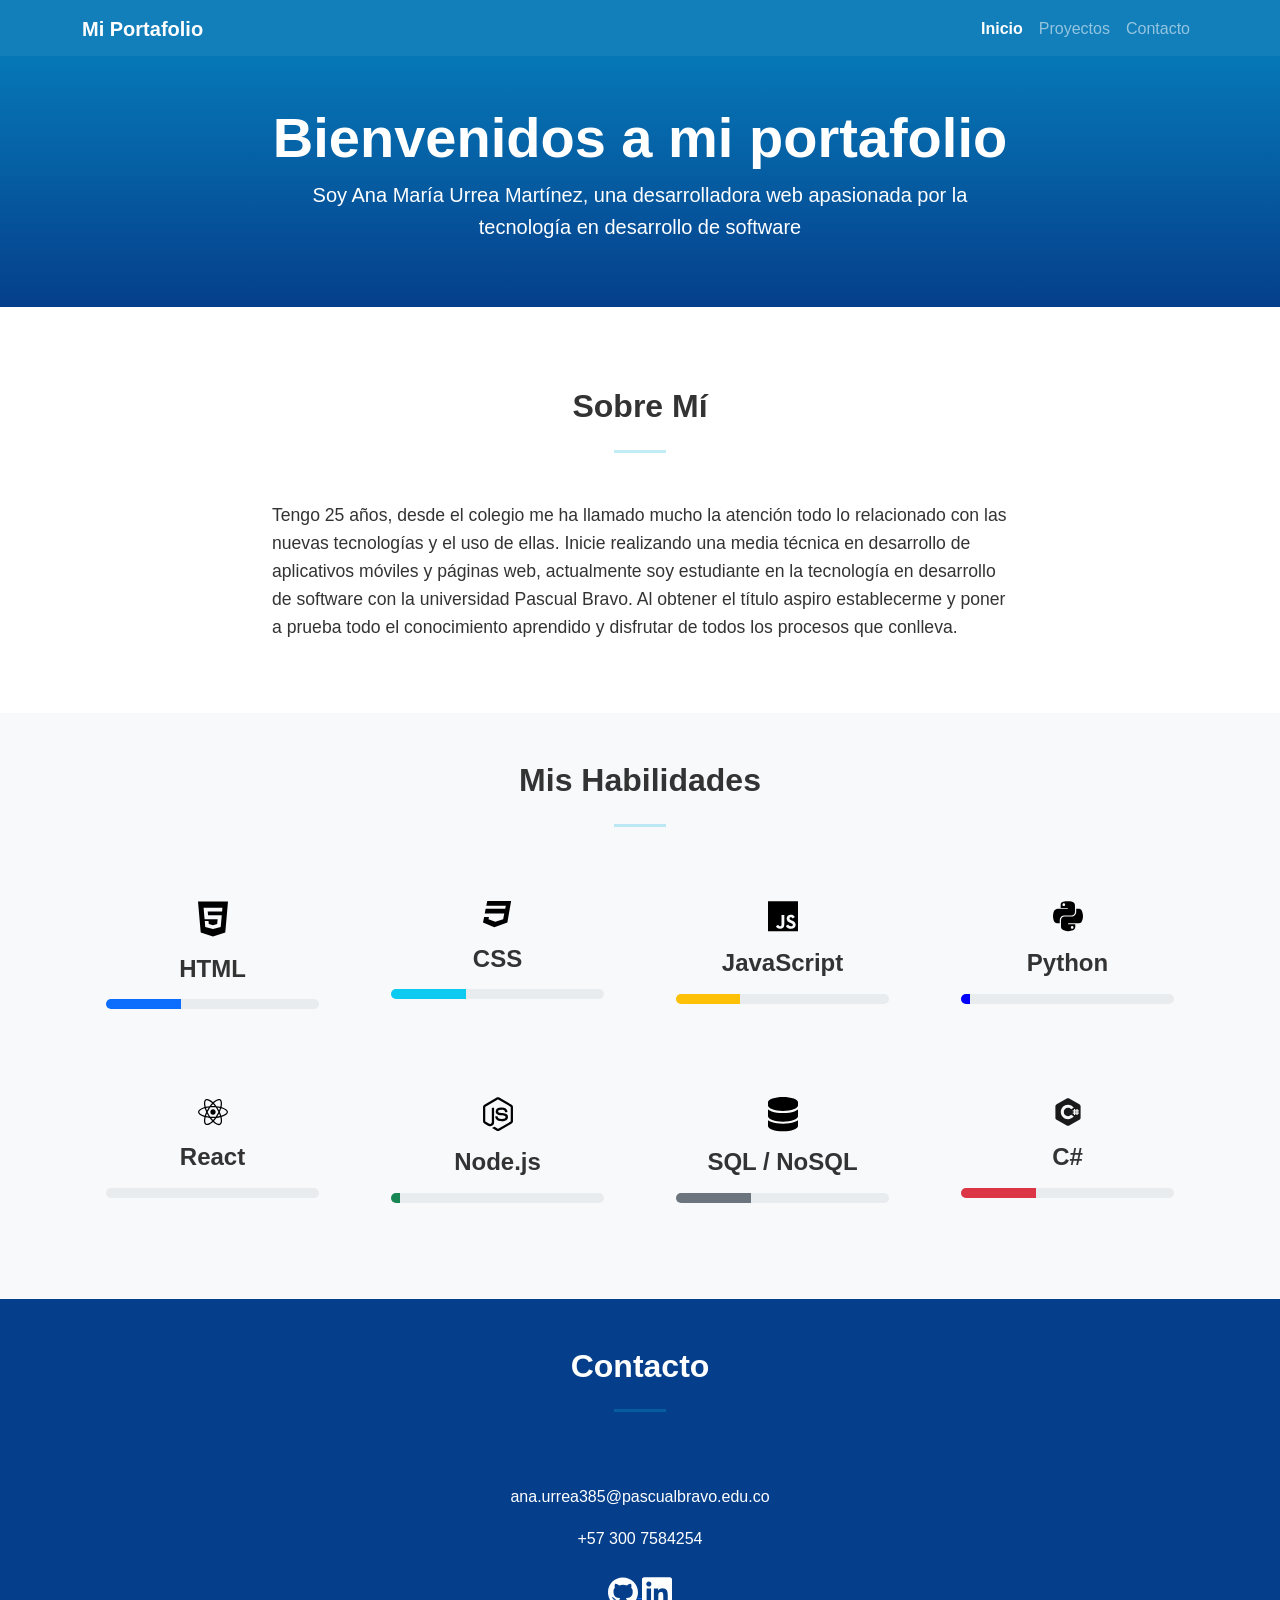
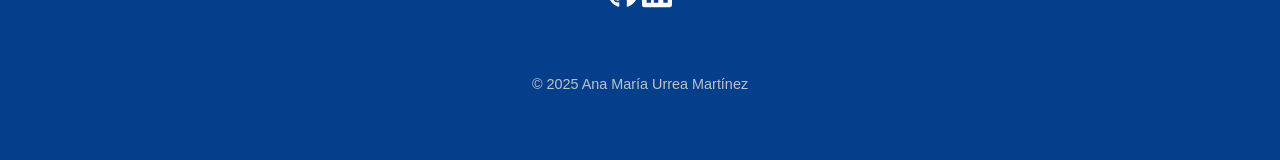
==== commit f9a80c9a: "commit" ====
--- a/index.html
+++ b/index.html
@@ -5,16 +5,12 @@
     <meta charset="UTF-8">
     <meta name="viewport" content="width=device-width, initial-scale=1.0">
     <title>Mi Portafolio</title>
-    <!-- Bootstrap CSS -->
     <link rel="stylesheet" href="css/bootstrap.min.css">
-    <!-- Font Awesome -->
     <link rel="stylesheet" href="css/all.min.css">
-    <!-- Custom CSS -->
     <link rel="stylesheet" href="css/styles.css">
 </head>
 
 <body>
-    <!-- Navegación -->
     <nav class="navbar navbar-expand-lg navbar-dark bg-dark fixed-top">
         <div class="container">
             <a class="navbar-brand" href="index.html">Mi Portafolio</a>
@@ -37,7 +33,6 @@
         </div>
     </nav>
 
-    <!-- Header / Encabezado -->
     <header class="header-section py-5 text-center">
         <div class="container">
             <div class="row justify-content-center">
@@ -50,7 +45,6 @@
         </div>
     </header>
 
-    <!-- Sección "Sobre Mí" -->
     <section id="about" class="py-5">
         <div class="container">
             <div class="row">
@@ -76,7 +70,6 @@
         </div>
     </section>
 
-    <!-- Sección "Habilidades" -->
     <section id="skills" class="py-5 bg-light">
         <div class="container">
             <div class="row">
@@ -196,7 +189,6 @@
         </div>
     </section>
 
-    <!-- Pie de página -->
     <footer id="contact" class="footer py-5 bg-dark text-white">
         <div class="container">
             <div class="row">
@@ -237,11 +229,8 @@
         </div>
     </footer>
 
-    <!-- jQuery -->
     <script src="js/jquery.min.js"></script>
-    <!-- Bootstrap JS Bundle with Popper -->
     <script src="js/bootstrap.bundle.min.js"></script>
-    <!-- Custom JS -->
     <script src="js/scripts.js"></script>
 </body>
 
--- a/css/styles.css
+++ b/css/styles.css
@@ -1,12 +1,4 @@
-/* Base Styles */
 :root {
-    --primary-color: #0d6efd;
-    --secondary-color: #6c757d;
-    --dark-color: #343a40;
-    --light-color: #f8f9fa;
-    --success-color: #198754;
-    --danger-color: #dc3545;
-    --purple-color: #6f42c1;
     --font-primary: 'Segoe UI', Tahoma, Geneva, Verdana, sans-serif;
 }
 
@@ -15,32 +7,32 @@
     line-height: 1.6;
     color: #333;
     padding-top: 56px;
-    /* Para el navbar fixed-top */
-}
-
-/* Utility Classes */
+}
+
+
+
 .bg-purple {
-    background-color: var(--purple-color);
+    background-color: blue;
 }
 
 .text-purple {
-    color: var(--purple-color);
+    color: blue;
 }
 
 .divider {
     max-width: 3.25rem;
     border-width: 0.2rem;
-    border-color: var(--primary-color);
+    border-color: rgb(11, 181, 217);
     margin: 1.5rem auto;
 }
 
 .divider.light {
-    border-color: white;
+    border-color: rgb(11, 181, 217);
 }
 
 
 .header-section {
-    background: linear-gradient(to bottom, rgba(0, 0, 0, 0.7), rgba(0, 0, 0, 0.7));
+    background: linear-gradient(to bottom, rgb(6, 120, 183), rgb(5, 63, 139));
     background-size: cover;
     color: white;
     padding: 8rem 0;
@@ -59,7 +51,6 @@
     margin-bottom: 1.5rem;
 }
 
-/* Skills Section */
 .skill-item {
     padding: 1.5rem;
     border-radius: 8px;
@@ -86,9 +77,8 @@
     border-radius: 5px;
 }
 
-/* Projects Page Styles */
 .projects-header {
-    background: linear-gradient(to bottom, rgba(0, 0, 0, 0.7), rgba(0, 0, 0, 0.7)), url('../img/projects-bg.jpg') no-repeat center center;
+    background: linear-gradient(to bottom, rgba(6, 120, 183), rgba(5, 63, 139));
     background-size: cover;
     color: white;
     padding: 6rem 0;
@@ -99,18 +89,13 @@
     border: none;
     border-radius: 8px;
     overflow: hidden;
-    box-shadow: 0 5px 15px rgba(0, 0, 0, 0.1);
+    box-shadow: 0 5px 15px rgba(6, 120, 183);
     transition: all 0.3s ease;
 }
 
 .project-card:hover {
     transform: translateY(-5px);
-    box-shadow: 0 10px 20px rgba(0, 0, 0, 0.15);
-}
-
-.project-card .card-img-top {
-    height: 200px;
-    object-fit: cover;
+    box-shadow: 0 10px 20px rgb(6, 120, 183);
 }
 
 .tech-stack {
@@ -123,23 +108,11 @@
     padding: 0.5rem 0.75rem;
 }
 
-/* Contact Section */
-.contact-info i {
-    color: var(--primary-color);
-}
-
-.social-icon {
-    color: white;
-    transition: all 0.3s ease;
-    margin: 0 5px;
-}
-
 .social-icon:hover {
     color: var(--primary-color);
     transform: translateY(-3px);
 }
 
-/* Responsive Adjustments */
 @media (max-width: 767.98px) {
 
     .header-section,
@@ -147,11 +120,6 @@
         padding: 4rem 0;
     }
 
-    .profile-img {
-        width: 120px;
-        height: 120px;
-    }
-
     h1.display-4 {
         font-size: 2.5rem;
     }
@@ -161,7 +129,6 @@
     }
 }
 
-/* Animations */
 @keyframes fadeIn {
     from {
         opacity: 0;
@@ -178,17 +145,72 @@
     animation: fadeIn 0.5s ease-in-out;
 }
 
-/* Modal Customization */
 .modal-content {
     border-radius: 8px;
     overflow: hidden;
 }
 
-.modal-header {
-    background-color: var(--primary-color);
-    color: white;
-}
-
 .modal-body {
     padding: 1.5rem;
+}
+
+.navbar-dark .navbar-nav .nav-link:hover {
+    color: rgb(11, 181, 217) !important;
+}
+
+.navbar.bg-dark {
+    background-color: rgb(6, 120, 183) !important;
+    opacity: 95%;
+}
+
+.navbar-brand {
+    color: #ffffff !important;
+    font-weight: bold;
+}
+
+.navbar-dark .navbar-nav .nav-link.active {
+    color: #ffffff !important;
+    font-weight: bold;
+}
+
+.navbar-toggler {
+    border-color: rgb(6, 120, 183) !important;
+}
+
+.footer.bg-dark {
+    background-color: rgb(5, 63, 139) !important;
+    color: #ffffff !important;
+}
+
+.footer .social-links svg {
+    fill: #ffffff;
+    transition: fill 0.3s ease;
+}
+
+.footer .social-links a:hover svg {
+    fill: rgb(173, 232, 244);
+}
+
+.footer .copyright {
+    color: #bdc3c7 !important;
+    font-size: 0.9rem;
+    margin-top: 1rem;
+}
+
+.modal-footer .btn-secondary {
+    background-color: #ffffff;
+    border: none;
+    border-radius: 4px;
+    padding: 0.5rem 1.5rem;
+    transition: background-color 0.3s ease;
+}
+
+.modal.fade .modal-dialog {
+    transform: scale(0.95) !important;
+    transition: transform 0.3s ease-out !important;
+}
+
+.modal-title {
+    color: #000000;
+    font-weight: bold;
 }
